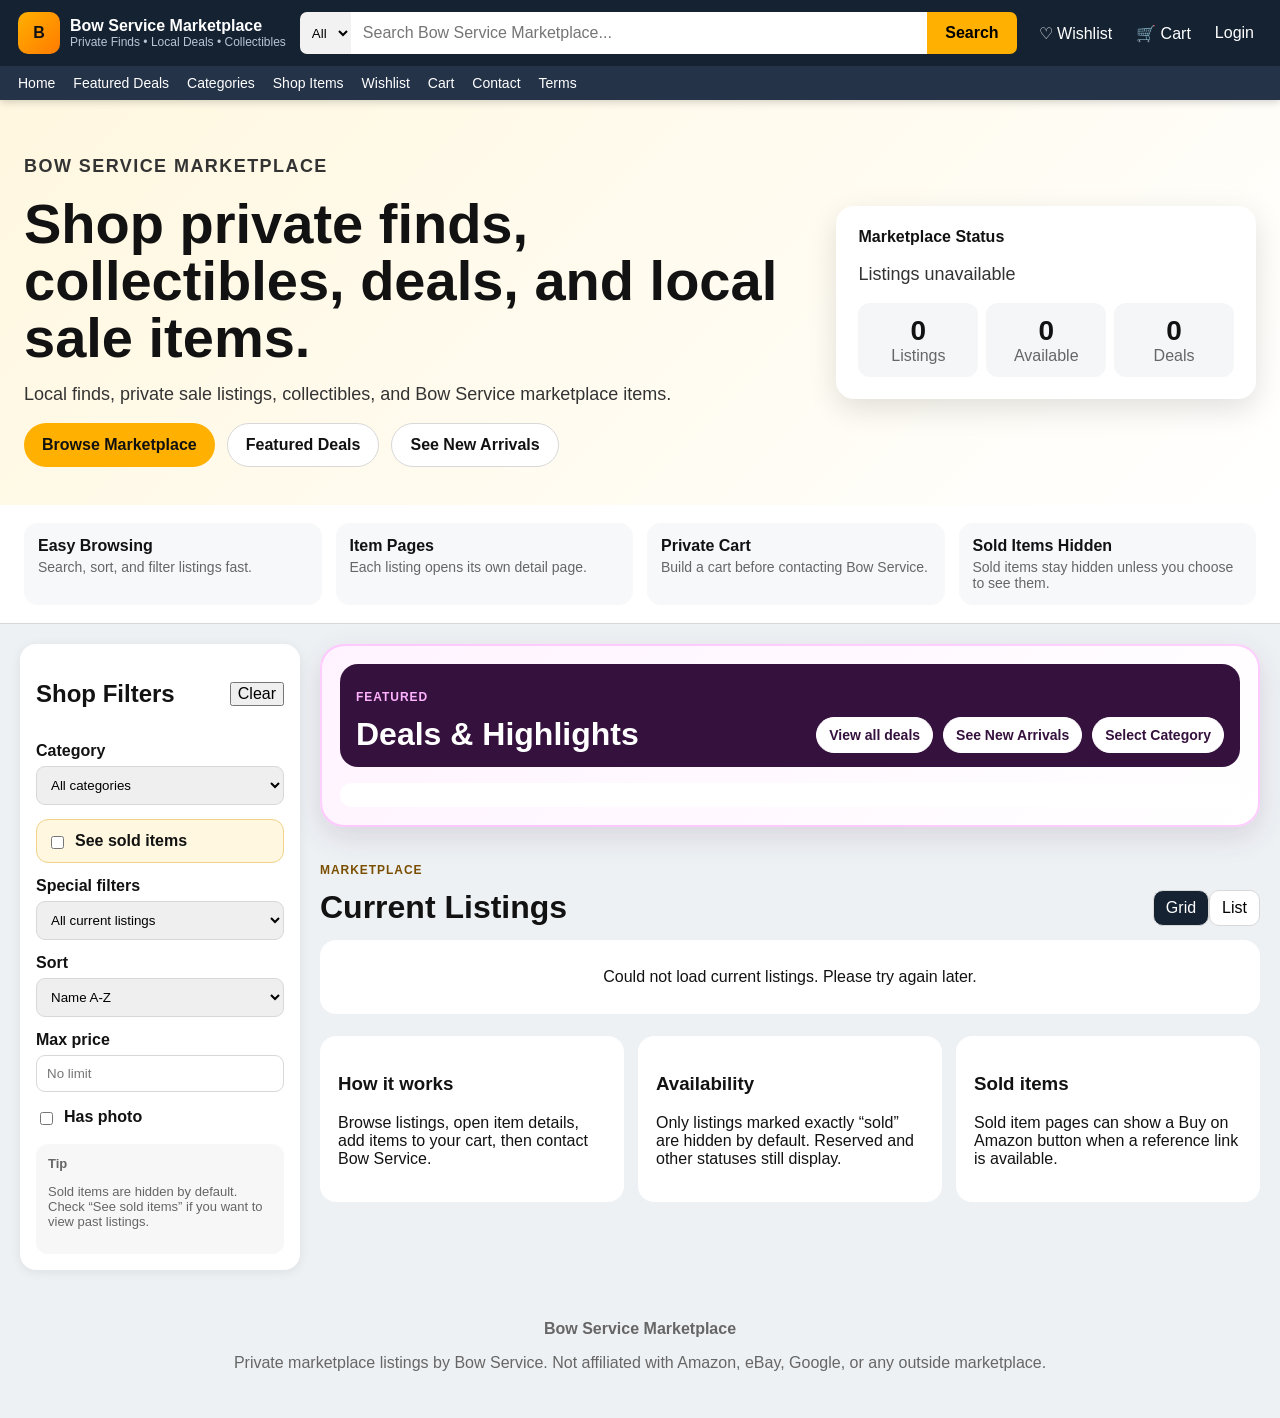
==== index.html @ 6bf39165 "Add Starter Files" ====
<!DOCTYPE html>
<html lang="en">
<head>
  <meta charset="UTF-8" />
  <meta name="viewport" content="width=device-width, initial-scale=1.0" />
  <title>Bow Service Marketplace</title>
  <link rel="stylesheet" href="css/styles.css" />
  <link rel="stylesheet" href="css/responsive.css" />

  <style>
    .deal-strip{background:linear-gradient(135deg,#fff3ff,#ffffff);border:2px solid rgba(255,119,255,.35);border-radius:24px;padding:18px;box-shadow:0 10px 30px rgba(53,17,62,.12);margin-bottom:24px;}
    .deal-strip .section-title{background:#35113e;color:#fff;border-radius:18px;padding:14px 16px;margin-bottom:16px;}
    .deal-strip .section-title .eyebrow{color:#ffb3ff;}
    .deal-strip .section-title h2{color:#fff;margin:0;}
    .deal-strip .small-btn{background:#fff;color:#35113e;border-color:#fff;font-weight:900;}
    .deal-rail{background:#fff;border-radius:18px;padding:12px;}
  </style>
</head>
<body>
  <div id="toast" class="toast" aria-live="polite"></div>
  <header class="site-header">
    <div class="header-top">
      <button class="menu-btn" id="mobileMenuBtn" aria-label="Open menu">☰</button>
      <a class="brand" href="index.html"><span class="brand-mark">B</span><span><strong id="storeName">Bow Service Marketplace</strong><small>Private Finds • Local Deals • Collectibles</small></span></a>
      <div class="search-box">
        <select id="categorySearchSelect"><option value="">All</option></select>
        <input id="globalSearch" type="search" placeholder="Search Bow Service Marketplace..." />
        <button id="searchBtn">Search</button>
      </div>
      <div class="header-actions">
        <a class="header-action link-action" href="pages/wishlist.html">♡ Wishlist</a>
        <a class="header-action link-action" href="pages/cart.html">🛒 Cart</a>
        <a class="header-action link-action" href="pages/login.html">Login</a>
      </div>
    </div>
    <nav class="nav-bar" id="navBar">
      <a href="index.html">Home</a>
      <a href="pages/deals.html">Featured Deals</a>
      <a href="pages/categories.html">Categories</a>
      <a href="#products">Shop Items</a>
      <a href="pages/wishlist.html">Wishlist</a>
      <a href="pages/cart.html">Cart</a>
      <a href="pages/contact.html">Contact</a>
      <a href="pages/terms.html">Terms</a>
    </nav>
  </header>

  <section class="hero">
    <div>
      <p class="eyebrow">Bow Service Marketplace</p>
      <h1>Shop private finds, collectibles, deals, and local sale items.</h1>
      <p id="storeSubtitle">Browse Bow Service items, view details, save favorites, and build a cart before contacting the seller.</p>
      <div class="hero-actions"><button class="primary-btn" id="browseMarketplaceBtn" type="button">Browse Marketplace</button><a class="secondary-btn" href="pages/deals.html">Featured Deals</a><a class="secondary-btn" href="pages/new-arrivals.html">See New Arrivals</a></div>
    </div>
    <div class="hero-card">
      <strong>Marketplace Status</strong><p id="sheetStatus">Loading current listings...</p>
      <div class="mini-stats"><span><b id="statTotal">0</b>Listings</span><span><b id="statAvailable">0</b>Available</span><span><b id="statDeals">0</b>Deals</span></div>
    </div>
  </section>

  <section class="trust-row">
    <div><strong>Easy Browsing</strong><span>Search, sort, and filter listings fast.</span></div>
    <div><strong>Item Pages</strong><span>Each listing opens its own detail page.</span></div>
    <div><strong>Private Cart</strong><span>Build a cart before contacting Bow Service.</span></div>
    <div><strong>Sold Items Hidden</strong><span>Sold items stay hidden unless you choose to see them.</span></div>
  </section>

  <main class="layout">
    <aside class="filters">
      <div class="filter-head"><h2>Shop Filters</h2><button id="clearFilters">Clear</button></div>
      <label>Category</label><select id="categoryFilter"><option value="">All categories</option></select>
      <label class="checkline sold-toggle"><input id="showSoldFilter" type="checkbox" /> See sold items</label>
      <label>Special filters</label><select id="statusFilter"><option value="">All current listings</option><option value="ebay">Also listed online</option><option value="discount">Discounted</option></select>
      <label>Sort</label><select id="sortSelect"><option value="nameAsc">Name A-Z</option><option value="priceLow">Price low to high</option><option value="priceHigh">Price high to low</option><option value="newest">Newest first</option><option value="updated">Recently updated</option></select>
      <label>Max price</label><input id="maxPriceFilter" type="number" min="0" placeholder="No limit" />
      <label class="checkline"><input id="onlyImagesFilter" type="checkbox" /> Has photo</label>
      <div class="filter-box"><strong>Tip</strong><p>Sold items are hidden by default. Check “See sold items” if you want to view past listings.</p></div>
    </aside>

    <section class="content">
      <section class="deal-strip">
        <div class="section-title tight"><div><p class="eyebrow">Featured</p><h2>Deals & Highlights</h2></div><div class="mini-action-row"><a class="secondary-btn small-btn" href="pages/deals.html">View all deals</a><a class="secondary-btn small-btn" href="pages/new-arrivals.html">See New Arrivals</a><a class="secondary-btn small-btn" href="pages/categories.html">Select Category</a></div></div>
        <div id="dealRail" class="deal-rail"></div>
      </section>
      <div class="section-title" id="products"><div><p class="eyebrow">Marketplace</p><h2>Current Listings</h2></div><div class="view-actions"><button id="gridViewBtn" class="active">Grid</button><button id="listViewBtn">List</button></div></div>
      <div id="loading" class="loading">Loading current listings...</div>
      <div id="productGrid" class="product-grid"></div>
      <div id="emptyState" class="empty-state" hidden><h3>No items found</h3><p>Try clearing filters or searching for something else.</p></div>
      <section class="info-panels"><div><h3>How it works</h3><p>Browse listings, open item details, add items to your cart, then contact Bow Service.</p></div><div><h3>Availability</h3><p>Only listings marked exactly “sold” are hidden by default. Reserved and other statuses still display.</p></div><div><h3>Sold items</h3><p>Sold item pages can show a Buy on Amazon button when a reference link is available.</p></div></section>
    </section>
  </main>

  <div class="modal-backdrop" id="browseChoiceModal" hidden>
    <div class="browse-choice-modal">
      <button class="modal-close" id="browseChoiceClose" type="button">×</button>
      <p class="eyebrow">Browse Marketplace</p>
      <h2>How would you like to browse?</h2>
      <p>Choose all current listings or pick a category first.</p>
      <div class="browse-choice-actions">
        <button class="primary-btn" id="browseAllItemsBtn" type="button">Browse all items</button>
        <a class="secondary-btn" href="pages/categories.html">Select a category</a>
      </div>
    </div>
  </div>

  <div class="modal-backdrop" id="adultModal" hidden><div class="age-modal"><h2>Age confirmation required</h2><p>This category may contain adult items. Please confirm that you are 18 years of age or older to continue.</p><div class="age-actions"><button id="adultConfirmBtn" class="primary-btn">I am 18 or older</button><button id="adultCancelBtn" class="secondary-btn">Cancel</button></div></div></div>

  <footer><strong>Bow Service Marketplace</strong><p>Private marketplace listings by Bow Service. Not affiliated with Amazon, eBay, Google, or any outside marketplace.</p></footer>
  <script src="config.js"></script><script src="js/utils.js"></script><script src="js/store.js"></script><script src="js/home.js"></script>
<script src="js/marketplace-card-enhancer.js"></script></body>
</html>
---- css/styles.css ----
:root{
  --ink:#121212;
  --muted:#666;
  --line:#d8d8d8;
  --panel:#ffffff;
  --bg:#eef1f4;
  --nav:#152232;
  --nav2:#243348;
  --accent:#ffb000;
  --accent2:#f5a000;
  --good:#087a2b;
  --bad:#a01818;
  --shadow:0 10px 30px rgba(0,0,0,.12);
}

*{box-sizing:border-box}
html{scroll-behavior:smooth}
body{margin:0;font-family:Arial,Helvetica,sans-serif;background:var(--bg);color:var(--ink)}
button,a{font:inherit}
button{cursor:pointer}
img{max-width:100%}

.site-header{position:sticky;top:0;z-index:20;box-shadow:0 2px 8px rgba(0,0,0,.18)}
.header-top{display:flex;gap:14px;align-items:center;background:var(--nav);color:#fff;padding:12px 18px}
.menu-btn{display:none;background:transparent;color:white;border:0;font-size:26px}
.brand{display:flex;gap:10px;align-items:center;color:#fff;text-decoration:none;min-width:240px}
.brand-mark{display:grid;place-items:center;width:42px;height:42px;border-radius:10px;background:linear-gradient(135deg,var(--accent),#ff7b00);font-weight:900;color:#111}
.brand small{display:block;color:#b7c4d5;font-size:12px}
.search-box{display:flex;flex:1;max-width:850px}
.search-box select{border:0;padding:0 8px;background:#f2f2f2;border-radius:7px 0 0 7px}
.search-box input{flex:1;border:0;padding:12px;font-size:16px}
.search-box button{border:0;background:var(--accent);padding:0 18px;border-radius:0 7px 7px 0;font-weight:700}
.header-actions{display:flex;gap:8px}
.header-action{position:relative;border:0;background:transparent;color:white;padding:8px;text-decoration:none}
.header-action b{position:absolute;right:-4px;top:-4px;background:var(--accent);color:#111;border-radius:999px;min-width:20px;padding:2px;font-size:12px}
.nav-bar{display:flex;gap:18px;background:var(--nav2);padding:9px 18px}
.nav-bar a{color:#fff;text-decoration:none;font-size:14px}

.hero{display:grid;grid-template-columns:1.7fr .9fr;gap:20px;align-items:center;padding:38px 24px;background:linear-gradient(135deg,#fff7df,#ffffff)}
.hero h1{font-size:clamp(32px,5vw,56px);line-height:1.02;margin:8px 0}
.eyebrow{text-transform:uppercase;font-size:12px;font-weight:800;color:#7b4f00;letter-spacing:.08em}
.hero p{font-size:18px;color:#333}
.hero-actions{display:flex;gap:12px;flex-wrap:wrap}
.primary-btn,.secondary-btn{display:inline-flex;align-items:center;justify-content:center;padding:12px 18px;border-radius:999px;text-decoration:none;border:0;font-weight:800}
.primary-btn{background:var(--accent);color:#111}
.secondary-btn{background:#fff;color:#111;border:1px solid var(--line)}
.full{width:100%}
.hero-card{background:var(--panel);border-radius:18px;padding:22px;box-shadow:var(--shadow)}
.mini-stats{display:grid;grid-template-columns:repeat(3,1fr);gap:8px}
.mini-stats span{background:#f5f6f7;border-radius:12px;padding:12px;text-align:center;color:var(--muted)}
.mini-stats b{display:block;font-size:28px;color:var(--ink)}

.layout{display:grid;grid-template-columns:280px 1fr;gap:20px;padding:20px}
.filters{background:var(--panel);border-radius:16px;padding:16px;align-self:start;position:sticky;top:116px;box-shadow:0 2px 12px rgba(0,0,0,.07)}
.filter-head{display:flex;justify-content:space-between;align-items:center}
.filters label{display:block;font-weight:700;margin-top:14px}
.filters select,.filters input{width:100%;padding:10px;border:1px solid var(--line);border-radius:9px;margin-top:6px}
.checkline{display:flex!important;gap:8px;align-items:center}
.checkline input{width:auto}
.filter-box{background:#f7f7f7;border-radius:12px;padding:12px;margin-top:16px;font-size:13px;color:var(--muted)}

.content{min-width:0}
.deal-strip,.admin-panel{background:var(--panel);padding:18px;border-radius:16px;margin-bottom:18px}
.deal-rail{display:flex;gap:12px;overflow:auto;padding-bottom:6px}
.deal-card{min-width:180px;background:#fff;border:1px solid var(--line);border-radius:14px;padding:10px;text-align:left}
.deal-card img{height:110px;width:100%;object-fit:cover;border-radius:10px}
.deal-card span{display:block;margin:8px 0;height:40px;overflow:hidden}

.section-title{display:flex;align-items:end;justify-content:space-between;margin:6px 0 14px}
.section-title h2{margin:0;font-size:32px}
.view-actions button{border:1px solid var(--line);background:#fff;padding:8px 12px;border-radius:10px}
.view-actions .active{background:var(--nav);color:white}

.loading,.empty-state{background:#fff;border-radius:16px;padding:28px;text-align:center}
.product-grid{display:grid;grid-template-columns:repeat(auto-fill,minmax(250px,1fr));gap:16px}
.product-card{position:relative;background:var(--panel);border-radius:16px;overflow:hidden;box-shadow:0 4px 16px rgba(0,0,0,.08);display:flex;flex-direction:column}
.product-card .wish-btn{position:absolute;top:10px;right:10px;z-index:2;border:0;border-radius:999px;background:#fff;width:38px;height:38px;font-size:20px;box-shadow:0 2px 8px rgba(0,0,0,.15)}
.image-btn{border:0;background:#fff;padding:0}
.image-btn img{width:100%;height:230px;object-fit:cover;display:block}
.product-info{padding:14px;display:flex;flex-direction:column;gap:8px;flex:1}
.category{color:var(--muted);font-size:13px;margin:0}
.product-info h3{font-size:18px;margin:0;line-height:1.25}
.product-info h3 button{border:0;background:transparent;text-align:left;font-weight:800;padding:0}
.desc{color:#444;line-height:1.35;display:-webkit-box;-webkit-line-clamp:3;-webkit-box-orient:vertical;overflow:hidden}
.price-row{display:flex;gap:10px;align-items:center}
.price-row strong,.modal-price{font-size:24px;font-weight:900}
.discount{background:#ffe3e3;color:#8a0d0d;border-radius:999px;padding:4px 8px;font-size:12px}
.meta{display:flex;gap:8px;flex-wrap:wrap;font-size:12px}
.meta span{background:#f1f3f5;border-radius:999px;padding:4px 8px}
.meta .ok{background:#e8f8ed;color:var(--good)}
.meta .bad{background:#fdecec;color:var(--bad)}
.product-actions{display:flex;gap:8px;margin-top:auto}
.product-actions button,.modal-actions button,.modal-actions a{flex:1;border:0;background:var(--accent);color:#111;border-radius:999px;padding:10px;text-decoration:none;text-align:center;font-weight:800}
.product-actions button:nth-child(2){background:#f1f3f5}
button:disabled{opacity:.5;cursor:not-allowed}

.product-grid.list{display:flex;flex-direction:column}
.product-grid.list .product-card{display:grid;grid-template-columns:220px 1fr}
.product-grid.list .image-btn img{height:100%}

.drawer{position:fixed;top:0;right:-420px;width:min(420px,100%);height:100vh;background:#fff;z-index:50;box-shadow:var(--shadow);transition:.25s;display:flex;flex-direction:column}
.drawer.open{right:0}
.drawer-header,.drawer-footer{padding:16px;border-bottom:1px solid var(--line);display:flex;justify-content:space-between;align-items:center}
.drawer-footer{border-top:1px solid var(--line);border-bottom:0;display:block;margin-top:auto}
.drawer-header button{border:0;background:#f2f2f2;border-radius:999px;width:34px;height:34px;font-size:22px}
.drawer-items{padding:16px;overflow:auto}
.drawer-item{display:flex;gap:10px;border-bottom:1px solid var(--line);padding:10px 0}
.drawer-item img{width:68px;height:68px;object-fit:cover;border-radius:10px}
.drawer-item strong,.drawer-item span{display:block}
.drawer-item button{border:0;background:#f1f3f5;border-radius:8px;margin-top:6px;padding:6px 8px}
.total-row{display:flex;justify-content:space-between;font-size:20px;margin-bottom:12px}

.modal-backdrop{position:fixed;inset:0;background:rgba(0,0,0,.65);z-index:60;display:grid;place-items:center;padding:20px}
.modal{background:#fff;border-radius:18px;max-width:1000px;width:100%;max-height:92vh;overflow:auto;position:relative;padding:20px}
.modal-close{position:absolute;right:14px;top:14px;border:0;background:#f2f2f2;border-radius:999px;width:40px;height:40px;font-size:24px}
.product-modal-layout{display:grid;grid-template-columns:1fr 1fr;gap:20px}
.modal-gallery{display:grid;gap:10px}
.modal-gallery img{width:100%;max-height:360px;object-fit:contain;background:#f5f5f5;border-radius:14px}
.detail-list{display:grid;grid-template-columns:140px 1fr;gap:8px}
.detail-list dt{font-weight:800}
.detail-list dd{margin:0;color:#444}
.modal-actions{display:flex;gap:10px;flex-wrap:wrap;margin-top:16px}

.toast{position:fixed;bottom:20px;left:50%;transform:translateX(-50%) translateY(20px);background:#111;color:#fff;padding:12px 18px;border-radius:999px;opacity:0;pointer-events:none;z-index:100;transition:.2s}
.toast.show{opacity:1;transform:translateX(-50%) translateY(0)}

footer{text-align:center;color:#666;padding:30px}

.admin-wrap{padding:24px}
.admin-hero,.dashboard-grid,.admin-panel{margin-bottom:18px}
.admin-hero{background:#fff;border-radius:18px;padding:24px}
.dashboard-grid{display:grid;grid-template-columns:repeat(4,1fr);gap:14px}
.dash-card{background:#fff;border-radius:16px;padding:18px;box-shadow:0 4px 16px rgba(0,0,0,.08)}
.dash-card span{color:#666}
.dash-card strong{display:block;font-size:32px;margin-top:8px}
.category-breakdown{display:grid;grid-template-columns:repeat(auto-fill,minmax(180px,1fr));gap:10px}
.category-breakdown div{display:flex;justify-content:space-between;background:#f5f6f7;border-radius:12px;padding:12px}
.admin-search{padding:10px;border:1px solid var(--line);border-radius:10px}
.table-wrap{overflow:auto}
table{width:100%;border-collapse:collapse;background:#fff}
th,td{padding:10px;border-bottom:1px solid var(--line);text-align:left}
.table-img{width:54px;height:54px;object-fit:cover;border-radius:8px}

.readme-page{background:#fff}
.readme{max-width:900px;margin:auto;padding:30px;line-height:1.55}
.readme pre{background:#f5f6f7;padding:14px;border-radius:12px;overflow:auto}


/* FIX: keep product modal fully hidden until JavaScript opens it */
.modal-backdrop[hidden],
#productModal[hidden] {
  display: none !important;
}

#productModal:not([hidden]) {
  display: grid !important;
}

.modal:empty,
#modalContent:empty {
  display: none;
}


/* Public Bow Service Marketplace additions */
.trust-row {
  display: grid;
  grid-template-columns: repeat(4, 1fr);
  gap: 14px;
  padding: 18px 24px;
  background: #ffffff;
  border-bottom: 1px solid var(--line);
}

.trust-row div {
  background: #f7f8fa;
  border-radius: 14px;
  padding: 14px;
}

.trust-row strong,
.trust-row span {
  display: block;
}

.trust-row span {
  color: var(--muted);
  margin-top: 4px;
  font-size: 14px;
}

.category-showcase {
  background: var(--panel);
  padding: 18px;
  border-radius: 16px;
  margin-bottom: 18px;
}

.category-chips {
  display: grid;
  grid-template-columns: repeat(auto-fill, minmax(160px, 1fr));
  gap: 12px;
}

.category-chip {
  border: 1px solid var(--line);
  background: linear-gradient(135deg, #ffffff, #fff7df);
  border-radius: 14px;
  padding: 14px;
  text-align: left;
}

.category-chip strong,
.category-chip span {
  display: block;
}

.category-chip span {
  color: var(--muted);
  font-size: 13px;
  margin-top: 4px;
}

.info-panels {
  display: grid;
  grid-template-columns: repeat(3, 1fr);
  gap: 14px;
  margin: 22px 0;
}

.info-panels div {
  background: #ffffff;
  border-radius: 16px;
  padding: 18px;
}

.section-title.tight {
  margin-top: 0;
}

@media (max-width: 900px) {
  .trust-row,
  .info-panels {
    grid-template-columns: 1fr 1fr;
  }
}

@media (max-width: 560px) {
  .trust-row,
  .info-panels {
    grid-template-columns: 1fr;
  }
}


/* v2 public updates */
.category-showcase {
  display: none !important;
}

.sold-toggle {
  background: #fff7df;
  border: 1px solid #f0d28a;
  border-radius: 12px;
  padding: 10px;
  margin-top: 14px;
}

.age-modal {
  background: #ffffff;
  border-radius: 20px;
  max-width: 460px;
  padding: 26px;
  box-shadow: var(--shadow);
  text-align: center;
}

.age-modal h2 {
  margin-top: 0;
}

.age-actions {
  display: flex;
  gap: 12px;
  justify-content: center;
  flex-wrap: wrap;
  margin-top: 18px;
}


/* v3 multipage additions */
.link-action{text-decoration:none}.product-info h3 a{color:inherit;text-decoration:none}
.button-link{display:inline-flex;align-items:center;justify-content:center;border:0;background:var(--accent);color:#111;border-radius:999px;padding:10px;text-decoration:none;font-weight:800;flex:1;text-align:center}
.secondary-action{background:#f1f3f5}.small-btn{padding:9px 12px;font-size:14px}
.sold-card{opacity:.82}.sold-card::after{content:"SOLD";position:absolute;left:12px;top:12px;background:#a01818;color:#fff;font-weight:900;font-size:12px;border-radius:999px;padding:6px 10px}
.simple-page,.item-page{padding:24px;max-width:1280px;margin:0 auto}.breadcrumb{margin-bottom:16px;color:var(--muted)}.breadcrumb a{color:var(--nav);font-weight:800;text-decoration:none}
.item-detail{display:grid;grid-template-columns:1.1fr .9fr;gap:22px;background:#fff;border-radius:18px;padding:20px;box-shadow:0 4px 16px rgba(0,0,0,.08)}
.item-gallery{display:grid;gap:12px}.item-gallery img{width:100%;max-height:520px;object-fit:contain;background:#f5f6f7;border-radius:16px}.item-buybox h1{font-size:clamp(28px,4vw,46px);margin:6px 0}
.sold-notice{background:#fff2f2;border:1px solid #f0b7b7;color:#5a0c0c;border-radius:18px;padding:20px;margin-bottom:18px}.similar-section{margin-top:24px}
.cart-page{display:grid;grid-template-columns:1fr 320px;gap:20px}.cart-page-item{display:flex;gap:14px;background:#fff;border-radius:16px;padding:14px;margin-bottom:12px}.cart-page-item img{width:110px;height:110px;object-fit:cover;border-radius:12px}
.cart-summary{background:#fff;border-radius:16px;padding:18px;align-self:start;position:sticky;top:110px}.cart-summary strong{display:block;font-size:32px;margin-bottom:14px}
.center-page{text-align:center;max-width:760px;margin:0 auto}.legal-page{background:#fff;border-radius:18px}.remove-wide{width:100%;border:0;border-radius:999px;padding:10px;margin:-6px 0 14px;background:#f1f3f5;font-weight:800}
@media(max-width:900px){.item-detail,.cart-page{grid-template-columns:1fr}.cart-summary{position:static}}


/* v4 fixes */
.deal-card {
  color: var(--ink) !important;
  text-decoration: none !important;
  box-shadow: 0 4px 16px rgba(0,0,0,.08);
  transition: transform .16s ease, box-shadow .16s ease;
}

.deal-card:hover {
  transform: translateY(-2px);
  box-shadow: 0 8px 22px rgba(0,0,0,.14);
}

.deal-card span,
.deal-card strong {
  color: var(--ink);
  text-decoration: none;
}

.carousel-gallery {
  display: block;
}

.main-image-wrap {
  position: relative;
  background: #f5f6f7;
  border-radius: 18px;
  overflow: hidden;
  min-height: 360px;
  display: grid;
  place-items: center;
}

.main-image-wrap img {
  width: 100%;
  height: min(520px, 62vh);
  object-fit: contain;
  display: block;
}

.carousel-btn {
  position: absolute;
  top: 50%;
  transform: translateY(-50%);
  border: 0;
  width: 44px;
  height: 44px;
  border-radius: 999px;
  background: rgba(255,255,255,.92);
  box-shadow: 0 2px 12px rgba(0,0,0,.18);
  font-size: 32px;
  line-height: 1;
  z-index: 2;
}

.carousel-btn.prev { left: 12px; }
.carousel-btn.next { right: 12px; }

.thumb-row {
  display: flex;
  gap: 10px;
  overflow-x: auto;
  margin-top: 12px;
  padding-bottom: 6px;
}

.thumb-btn {
  border: 2px solid transparent;
  border-radius: 12px;
  background: #fff;
  padding: 4px;
  min-width: 82px;
}

.thumb-btn.active {
  border-color: var(--accent);
}

.thumb-btn img {
  width: 72px;
  height: 72px;
  object-fit: cover;
  border-radius: 8px;
}

.modal-price {
  color: #111;
}

@media (max-width: 560px) {
  .main-image-wrap {
    min-height: 260px;
  }
  .main-image-wrap img {
    height: 320px;
  }
}


/* v6 mobile cleanup and categories page */
.mini-action-row {
  display: flex;
  gap: 10px;
  flex-wrap: wrap;
  justify-content: flex-end;
}

.category-page-grid {
  display: grid;
  grid-template-columns: repeat(auto-fill, minmax(210px, 1fr));
  gap: 14px;
}

.category-page-card {
  background: linear-gradient(135deg, #ffffff, #fff7df);
  border: 1px solid var(--line);
  border-radius: 18px;
  padding: 20px;
  color: var(--ink);
  text-decoration: none;
  box-shadow: 0 4px 16px rgba(0,0,0,.08);
}

.category-page-card strong,
.category-page-card span {
  display: block;
}

.category-page-card strong {
  font-size: 20px;
}

.category-page-card span {
  color: var(--muted);
  margin-top: 6px;
}

@media (max-width: 700px) {
  body {
    overflow-x: hidden;
  }

  .header-top {
    display: grid;
    grid-template-columns: auto 1fr;
    gap: 10px;
    align-items: center;
    padding: 10px;
  }

  .brand {
    min-width: 0;
    width: 100%;
  }

  .brand strong {
    font-size: 15px;
  }

  .brand small {
    font-size: 11px;
  }

  .header-actions {
    grid-column: 1 / -1;
    display: grid;
    grid-template-columns: repeat(3, 1fr);
    width: 100%;
    gap: 6px;
  }

  .header-action {
    background: rgba(255,255,255,.08);
    border-radius: 10px;
    text-align: center;
    padding: 9px 4px;
    font-size: 13px;
  }

  .search-box {
    grid-column: 1 / -1;
    order: unset;
    min-width: 0 !important;
    width: 100%;
    max-width: 100%;
    display: grid;
    grid-template-columns: 78px 1fr;
  }

  .search-box select {
    width: 78px;
    min-width: 0;
    border-radius: 9px 0 0 9px;
  }

  .search-box input {
    min-width: 0;
    width: 100%;
    border-radius: 0 9px 9px 0;
  }

  .search-box button {
    grid-column: 1 / -1;
    border-radius: 9px;
    margin-top: 6px;
    padding: 10px;
    width: 100%;
  }

  .nav-bar {
    overflow-x: auto;
    white-space: nowrap;
  }

  .hero {
    padding: 22px 12px;
  }

  .hero h1 {
    font-size: 30px;
  }

  .section-title {
    align-items: flex-start;
    gap: 10px;
  }

  .mini-action-row {
    width: 100%;
    justify-content: flex-start;
  }

  .mini-action-row .small-btn {
    flex: 1;
    min-width: 145px;
  }

  .category-page-grid {
    grid-template-columns: 1fr;
  }
}


/* v7 browse modal + stronger mobile no-side-scroll fixes */
html, body {
  max-width: 100%;
  overflow-x: hidden;
}

* {
  min-width: 0;
}

img, video, canvas, iframe {
  max-width: 100%;
}

.browse-choice-modal {
  background: #ffffff;
  border-radius: 22px;
  max-width: 520px;
  width: min(520px, calc(100vw - 28px));
  padding: 28px;
  box-shadow: var(--shadow);
  position: relative;
  text-align: center;
}

.browse-choice-modal h2 {
  margin: 6px 0;
  font-size: clamp(26px, 5vw, 38px);
}

.browse-choice-actions {
  display: grid;
  grid-template-columns: 1fr 1fr;
  gap: 12px;
  margin-top: 18px;
}

.browse-choice-actions .primary-btn,
.browse-choice-actions .secondary-btn {
  width: 100%;
}

@media (max-width: 760px) {
  .site-header,
  .header-top,
  .nav-bar,
  .hero,
  .trust-row,
  .layout,
  .content,
  .filters,
  .deal-strip,
  .product-grid,
  .simple-page,
  .item-page,
  .admin-hero,
  .info-panels,
  .cart-page,
  .item-detail,
  footer {
    max-width: 100vw;
  }

  .header-top {
    width: 100%;
  }

  .search-box {
    overflow: hidden;
  }

  .search-box input,
  .search-box select,
  .search-box button {
    max-width: 100%;
  }

  .section-title {
    display: block;
  }

  .section-title .view-actions,
  .section-title .mini-action-row {
    margin-top: 10px;
  }

  .deal-rail {
    max-width: 100%;
    overflow-x: auto;
  }

  .deal-card {
    min-width: 165px;
    max-width: 185px;
  }

  .product-grid {
    grid-template-columns: 1fr !important;
  }

  .product-grid.list .product-card {
    grid-template-columns: 1fr !important;
  }

  .product-card {
    width: 100%;
  }

  .image-btn img {
    height: 240px;
  }

  .drawer {
    width: 100vw;
  }

  .modal {
    width: calc(100vw - 24px);
    max-width: calc(100vw - 24px);
    padding: 14px;
  }

  .browse-choice-actions {
    grid-template-columns: 1fr;
  }

  .cart-page-item {
    display: grid;
    grid-template-columns: 86px 1fr;
  }

  .cart-page-item img {
    width: 86px;
    height: 86px;
  }

  .nav-bar.open {
    display: flex;
    overflow-x: auto;
  }
}

@media (max-width: 420px) {
  .brand-mark {
    width: 36px;
    height: 36px;
  }

  .hero h1 {
    font-size: 26px;
  }

  .hero p {
    font-size: 15px;
  }

  .primary-btn,
  .secondary-btn,
  .button-link {
    padding: 11px 12px;
  }

  .mini-stats b {
    font-size: 22px;
  }

  .filters,
  .deal-strip,
  .category-showcase,
  .info-panels div,
  .admin-hero,
  .item-detail,
  .cart-summary {
    padding: 14px;
  }
}


/* v8 category redirect fix */
.category-page-card {
  cursor: pointer;
  text-align: left;
  font: inherit;
}

.category-page-card:hover {
  transform: translateY(-2px);
  box-shadow: 0 8px 22px rgba(0,0,0,.14);
}
---- css/responsive.css ----
@media (max-width: 900px){
  .header-top{flex-wrap:wrap}
  .menu-btn{display:block}
  .brand{min-width:0}
  .search-box{order:3;min-width:100%}
  .nav-bar{display:none;flex-direction:column}
  .nav-bar.open{display:flex}
  .hero{grid-template-columns:1fr}
  .layout{grid-template-columns:1fr}
  .filters{position:static}
  .product-modal-layout{grid-template-columns:1fr}
  .dashboard-grid{grid-template-columns:repeat(2,1fr)}
}

@media (max-width: 560px){
  .header-actions span{display:none}
  .hero{padding:24px 14px}
  .layout{padding:12px}
  .mini-stats{grid-template-columns:1fr}
  .product-grid.list .product-card{grid-template-columns:1fr}
  .dashboard-grid{grid-template-columns:1fr}
}
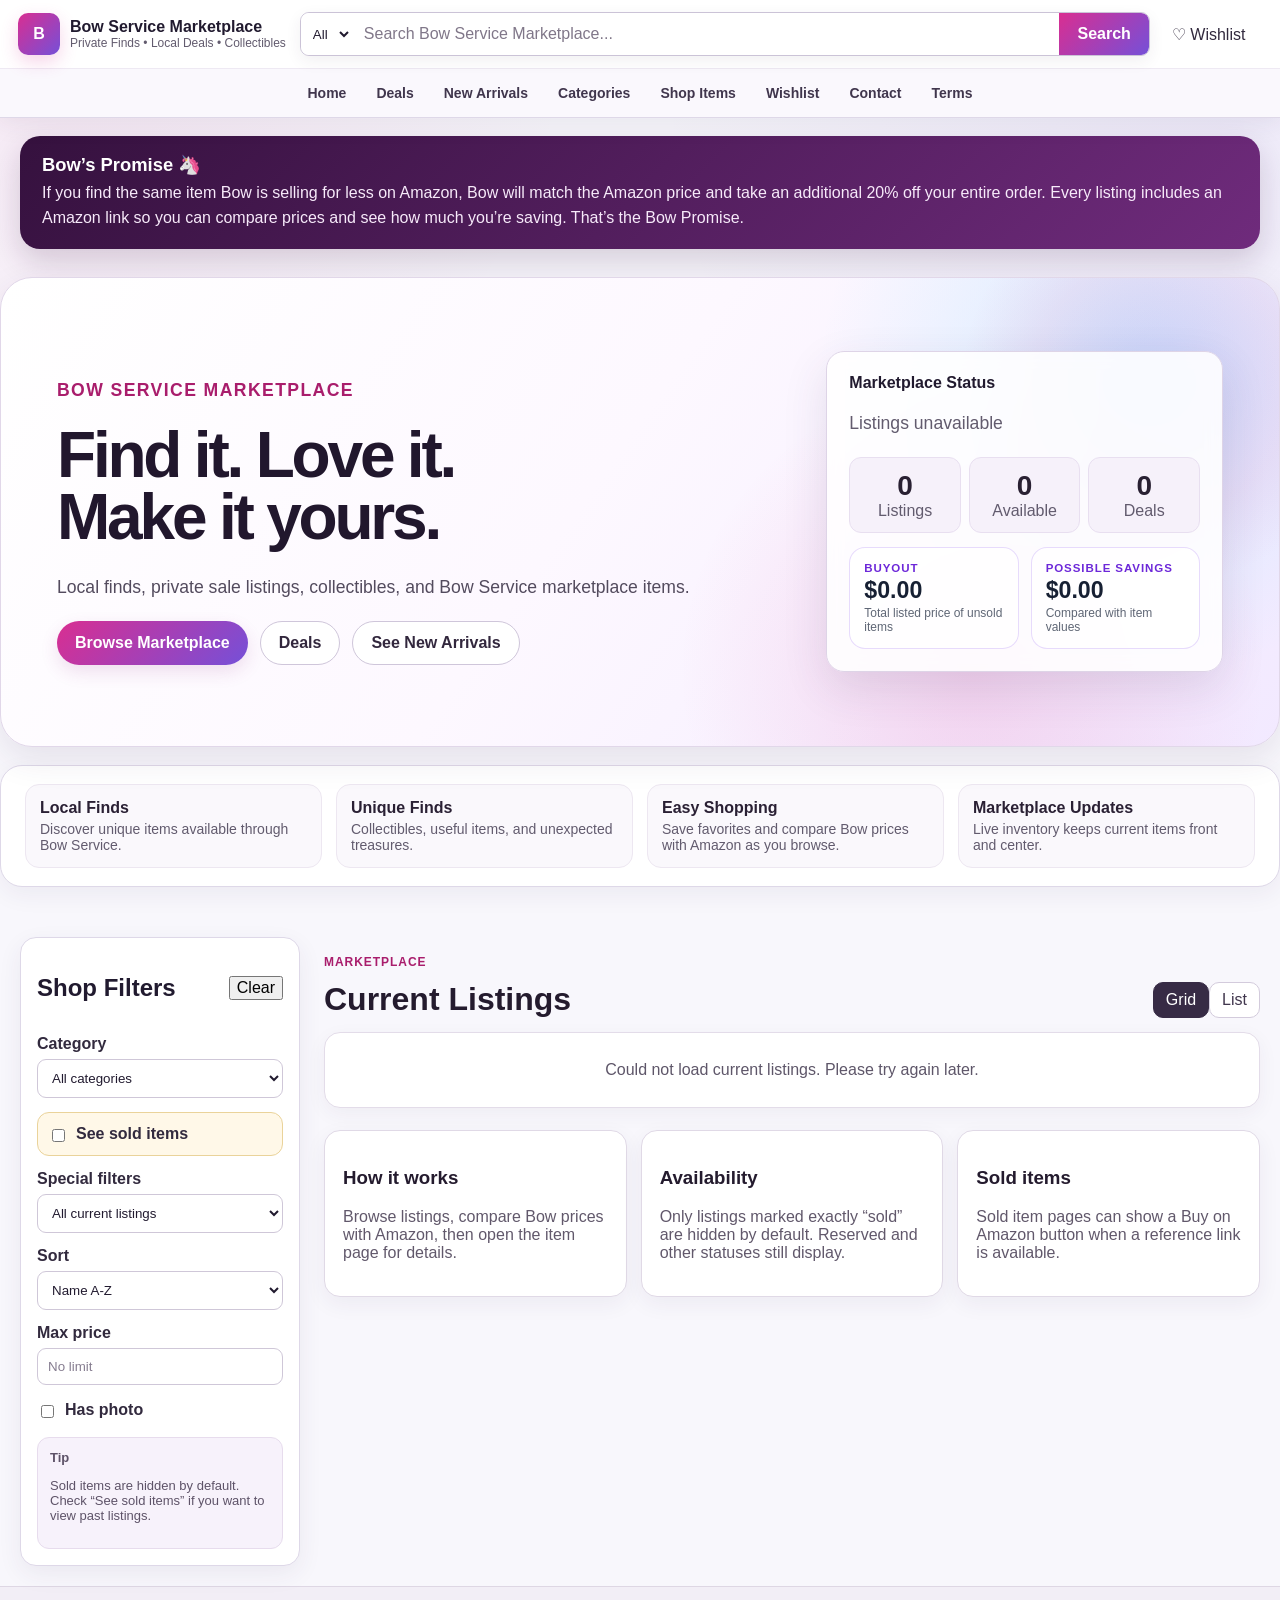
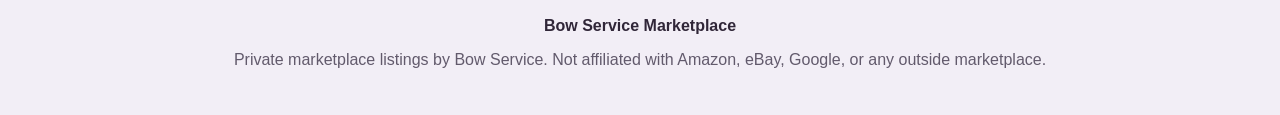
==== commit fee75e9b: "Add files via upload" ====
--- a/index.html
+++ b/index.html
@@ -8,12 +8,9 @@
   <link rel="stylesheet" href="css/responsive.css" />
 
   <style>
-    .deal-strip{background:linear-gradient(135deg,#fff3ff,#ffffff);border:2px solid rgba(255,119,255,.35);border-radius:24px;padding:18px;box-shadow:0 10px 30px rgba(53,17,62,.12);margin-bottom:24px;}
-    .deal-strip .section-title{background:#35113e;color:#fff;border-radius:18px;padding:14px 16px;margin-bottom:16px;}
-    .deal-strip .section-title .eyebrow{color:#ffb3ff;}
-    .deal-strip .section-title h2{color:#fff;margin:0;}
-    .deal-strip .small-btn{background:#fff;color:#35113e;border-color:#fff;font-weight:900;}
-    .deal-rail{background:#fff;border-radius:18px;padding:12px;}
+    .bow-promise{margin:18px auto 0;max-width:1240px;padding:18px 22px;border-radius:20px;background:linear-gradient(135deg,#35113e,#6f2b7c);color:#fff;box-shadow:0 12px 30px rgba(53,17,62,.18);}
+    .bow-promise strong{display:block;font-size:1.15rem;margin-bottom:5px;}
+    .bow-promise p{margin:0;line-height:1.55;color:#f7eafa;}
   </style>
 </head>
 <body>
@@ -29,40 +26,53 @@
       </div>
       <div class="header-actions">
         <a class="header-action link-action" href="pages/wishlist.html">♡ Wishlist</a>
-        <a class="header-action link-action" href="pages/cart.html">🛒 Cart</a>
-        <a class="header-action link-action" href="pages/login.html">Login</a>
       </div>
     </div>
     <nav class="nav-bar" id="navBar">
       <a href="index.html">Home</a>
-      <a href="pages/deals.html">Featured Deals</a>
+      <a href="pages/deals.html">Deals</a>
+      <a href="pages/new-arrivals.html">New Arrivals</a>
       <a href="pages/categories.html">Categories</a>
       <a href="#products">Shop Items</a>
       <a href="pages/wishlist.html">Wishlist</a>
-      <a href="pages/cart.html">Cart</a>
+      
       <a href="pages/contact.html">Contact</a>
       <a href="pages/terms.html">Terms</a>
     </nav>
   </header>
 
+  <section class="bow-promise" aria-label="Bow Promise">
+    <strong>Bow’s Promise 🦄</strong>
+    <p>If you find the same item Bow is selling for less on Amazon, Bow will match the Amazon price and take an additional 20% off your entire order. Every listing includes an Amazon link so you can compare prices and see how much you’re saving. That’s the Bow Promise.</p>
+  </section>
+
   <section class="hero">
     <div>
       <p class="eyebrow">Bow Service Marketplace</p>
-      <h1>Shop private finds, collectibles, deals, and local sale items.</h1>
-      <p id="storeSubtitle">Browse Bow Service items, view details, save favorites, and build a cart before contacting the seller.</p>
-      <div class="hero-actions"><button class="primary-btn" id="browseMarketplaceBtn" type="button">Browse Marketplace</button><a class="secondary-btn" href="pages/deals.html">Featured Deals</a><a class="secondary-btn" href="pages/new-arrivals.html">See New Arrivals</a></div>
+      <h1>Find it. Love it.<br>Make it yours.</h1>
+      <p id="storeSubtitle">Discover local finds, private sale listings, collectibles, and unique Bow Service marketplace items.</p>
+      <div class="hero-actions"><button class="primary-btn" id="browseMarketplaceBtn" type="button">Browse Marketplace</button><a class="secondary-btn" href="pages/deals.html">Deals</a><a class="secondary-btn" href="pages/new-arrivals.html">See New Arrivals</a></div>
     </div>
     <div class="hero-card">
       <strong>Marketplace Status</strong><p id="sheetStatus">Loading current listings...</p>
-      <div class="mini-stats"><span><b id="statTotal">0</b>Listings</span><span><b id="statAvailable">0</b>Available</span><span><b id="statDeals">0</b>Deals</span></div>
+      <div class="mini-stats">
+        <span><b id="statTotal">0</b>Listings</span>
+        <span><b id="statAvailable">0</b>Available</span>
+        <span><b id="statDeals">0</b>Deals</span>
+      </div>
+      <div class="buyout-stats">
+        <span><small>BUYOUT</small><b id="statBuyout">$0.00</b><em>Total listed price of unsold items</em></span>
+        <span><small>POSSIBLE SAVINGS</small><b id="statSavings">$0.00</b><em>Compared with item values</em></span>
+      </div>
+      <p class="buyout-note" id="buyoutNote" hidden></p>
     </div>
   </section>
 
   <section class="trust-row">
-    <div><strong>Easy Browsing</strong><span>Search, sort, and filter listings fast.</span></div>
-    <div><strong>Item Pages</strong><span>Each listing opens its own detail page.</span></div>
-    <div><strong>Private Cart</strong><span>Build a cart before contacting Bow Service.</span></div>
-    <div><strong>Sold Items Hidden</strong><span>Sold items stay hidden unless you choose to see them.</span></div>
+    <div><strong>Local Finds</strong><span>Discover unique items available through Bow Service.</span></div>
+    <div><strong>Unique Finds</strong><span>Collectibles, useful items, and unexpected treasures.</span></div>
+    <div><strong>Easy Shopping</strong><span>Save favorites and compare Bow prices with Amazon as you browse.</span></div>
+    <div><strong>Marketplace Updates</strong><span>Live inventory keeps current items front and center.</span></div>
   </section>
 
   <main class="layout">
@@ -78,15 +88,11 @@
     </aside>
 
     <section class="content">
-      <section class="deal-strip">
-        <div class="section-title tight"><div><p class="eyebrow">Featured</p><h2>Deals & Highlights</h2></div><div class="mini-action-row"><a class="secondary-btn small-btn" href="pages/deals.html">View all deals</a><a class="secondary-btn small-btn" href="pages/new-arrivals.html">See New Arrivals</a><a class="secondary-btn small-btn" href="pages/categories.html">Select Category</a></div></div>
-        <div id="dealRail" class="deal-rail"></div>
-      </section>
       <div class="section-title" id="products"><div><p class="eyebrow">Marketplace</p><h2>Current Listings</h2></div><div class="view-actions"><button id="gridViewBtn" class="active">Grid</button><button id="listViewBtn">List</button></div></div>
       <div id="loading" class="loading">Loading current listings...</div>
       <div id="productGrid" class="product-grid"></div>
       <div id="emptyState" class="empty-state" hidden><h3>No items found</h3><p>Try clearing filters or searching for something else.</p></div>
-      <section class="info-panels"><div><h3>How it works</h3><p>Browse listings, open item details, add items to your cart, then contact Bow Service.</p></div><div><h3>Availability</h3><p>Only listings marked exactly “sold” are hidden by default. Reserved and other statuses still display.</p></div><div><h3>Sold items</h3><p>Sold item pages can show a Buy on Amazon button when a reference link is available.</p></div></section>
+      <section class="info-panels"><div><h3>How it works</h3><p>Browse listings, compare Bow prices with Amazon, then open the item page for details.</p></div><div><h3>Availability</h3><p>Only listings marked exactly “sold” are hidden by default. Reserved and other statuses still display.</p></div><div><h3>Sold items</h3><p>Sold item pages can show a Buy on Amazon button when a reference link is available.</p></div></section>
     </section>
   </main>
 
@@ -107,5 +113,5 @@
 
   <footer><strong>Bow Service Marketplace</strong><p>Private marketplace listings by Bow Service. Not affiliated with Amazon, eBay, Google, or any outside marketplace.</p></footer>
   <script src="config.js"></script><script src="js/utils.js"></script><script src="js/store.js"></script><script src="js/home.js"></script>
-<script src="js/marketplace-card-enhancer.js"></script></body>
+</body>
 </html>
--- a/css/styles.css
+++ b/css/styles.css
@@ -735,3 +735,292 @@
   transform: translateY(-2px);
   box-shadow: 0 8px 22px rgba(0,0,0,.14);
 }
+
+/* ===== Bow Marketplace 2026 light redesign ===== */
+:root{
+  --bow-bg:#f8f7fc;
+  --bow-panel:#ffffff;
+  --bow-panel-soft:#f4f0fb;
+  --bow-pink:#d92e91;
+  --bow-pink-dark:#a91d6c;
+  --bow-purple:#7550d8;
+  --bow-blue:#2778b8;
+  --bow-text:#211a2f;
+  --bow-muted:#625b6e;
+  --bow-border:#ded8e8;
+  --bow-shadow:0 12px 34px rgba(57,42,83,.10);
+  --ink:#211a2f;
+  --muted:#625b6e;
+  --line:#ded8e8;
+  --panel:#ffffff;
+  --bg:#f8f7fc;
+  --nav:#ffffff;
+  --nav2:#faf8fd;
+  --accent:#d92e91;
+  --accent2:#7550d8;
+}
+
+body{
+  background:
+    radial-gradient(circle at 4% 0%,rgba(217,46,145,.08),transparent 25%),
+    radial-gradient(circle at 96% 5%,rgba(117,80,216,.08),transparent 28%),
+    var(--bow-bg);
+  color:var(--bow-text);
+}
+
+.site-header{
+  background:rgba(255,255,255,.96);
+  border-bottom:1px solid var(--bow-border);
+  box-shadow:0 5px 24px rgba(48,35,67,.08);
+  backdrop-filter:blur(14px);
+}
+.header-top{background:#fff;color:var(--bow-text);max-width:1500px;margin:auto}
+.brand{color:var(--bow-text)}
+.brand-mark{
+  color:#fff;
+  background:linear-gradient(135deg,var(--bow-pink),var(--bow-purple));
+  box-shadow:0 7px 18px rgba(217,46,145,.20)
+}
+.brand small{color:var(--bow-muted)}
+.header-action{color:#322a3e}
+.header-action:hover{background:#f5eff9;border-radius:10px}
+.header-action b{background:var(--bow-pink);color:#fff}
+.menu-btn{color:var(--bow-text)}
+.nav-bar{background:#faf8fd;border-top:1px solid #eee9f3;justify-content:center;gap:10px}
+.nav-bar a{color:#40364d;padding:7px 10px;border-radius:9px;font-weight:700}
+.nav-bar a:hover{background:#f0e8f7;color:var(--bow-pink-dark)}
+
+.search-box{
+  background:#fff;
+  border:1px solid #cbc3d7;
+  border-radius:9px;
+  overflow:hidden;
+  box-shadow:0 5px 16px rgba(54,41,72,.07)
+}
+.search-box select,.search-box input{background:#fff;color:#211a2f}
+.search-box button{background:linear-gradient(135deg,var(--bow-pink),var(--bow-purple));color:#fff}
+.search-box input::placeholder{color:#807789}
+
+.hero{
+  max-width:1500px;
+  margin:28px auto 18px;
+  min-height:470px;
+  border:1px solid #e1d7e9;
+  border-radius:32px;
+  padding:56px;
+  background:
+    radial-gradient(circle at 88% 22%,rgba(91,215,255,.22),transparent 26%),
+    radial-gradient(circle at 76% 84%,rgba(217,46,145,.15),transparent 28%),
+    linear-gradient(125deg,#fff 0%,#fdf8ff 46%,#f2e9ff 100%);
+  box-shadow:var(--bow-shadow);
+  position:relative;
+  overflow:hidden;
+}
+.hero:after{
+  content:"";position:absolute;right:-90px;top:-100px;width:410px;height:410px;border-radius:50%;
+  background:radial-gradient(circle,rgba(117,80,216,.16),rgba(217,46,145,.08) 45%,transparent 70%);
+}
+.hero>div:first-child{max-width:800px;position:relative;z-index:2}
+.hero .eyebrow,.eyebrow{color:var(--bow-pink-dark)}
+.hero h1{font-size:clamp(3rem,5vw,5.5rem);line-height:.98;letter-spacing:-.05em;margin:10px 0 24px;color:#21172d}
+.hero p{font-size:1.1rem;color:#534b5e;line-height:1.7}
+.primary-btn,.button-link,.product-actions button,.modal-actions button,.modal-actions a{
+  background:linear-gradient(135deg,var(--bow-pink),var(--bow-purple));
+  color:#fff;
+  border:0;
+  box-shadow:0 7px 18px rgba(151,50,137,.14)
+}
+.primary-btn:hover,.button-link:hover{filter:brightness(.96)}
+.secondary-btn,.secondary-action{
+  background:#fff;color:#32273d;border:1px solid #cfc6da;box-shadow:none
+}
+.hero-card{
+  position:relative;z-index:2;background:rgba(255,255,255,.88);color:var(--bow-text);
+  border:1px solid #ded4e7;box-shadow:0 16px 45px rgba(67,49,88,.12);backdrop-filter:blur(8px)
+}
+.hero-card p{color:var(--bow-muted)}
+.mini-stats span{background:#f6f1fa;color:var(--bow-muted);border:1px solid #e8dff0}
+.mini-stats b{color:#292032}
+
+.trust-row{
+  max-width:1500px;margin:0 auto 30px;background:#fff;border:1px solid var(--bow-border);
+  border-radius:22px;box-shadow:0 8px 24px rgba(57,42,83,.06)
+}
+.trust-row div{background:#faf8fc;border:1px solid #ede7f1}
+.trust-row strong{color:#2a2034}.trust-row span{color:var(--bow-muted)}
+
+.layout{max-width:1500px;gap:24px}
+.filters{
+  background:#fff;border:1px solid var(--bow-border);box-shadow:0 8px 25px rgba(57,42,83,.07);color:var(--bow-text)
+}
+.filters label{color:#322a3e}.filters select,.filters input{background:#fff;color:#211a2f;border:1px solid #cfc7d8}
+.filters input::placeholder{color:#867d90}
+.filter-box{background:#f7f2fb;color:#5e5368;border:1px solid #e7dced}
+.sold-toggle{background:#fff8e8;border-color:#ead39a;color:#473b25}
+
+.deal-strip,.admin-panel{
+  background:#fff!important;border:1px solid var(--bow-border)!important;box-shadow:0 8px 25px rgba(57,42,83,.06)!important
+}
+.deal-strip .section-title{background:transparent!important}
+.deal-rail{background:transparent!important}
+.deal-card{
+  background:#fff!important;color:#211a2f!important;border:1px solid #ddd6e5!important;
+  box-shadow:0 5px 18px rgba(57,42,83,.08)
+}
+.deal-card:hover{transform:translateY(-2px);box-shadow:0 10px 24px rgba(57,42,83,.13)}
+.deal-card span,.deal-card strong,.deal-card p,.deal-card a{color:#211a2f!important}
+
+.section-title{color:var(--bow-text)}
+.section-title h2{color:#241b2e}
+.section-title .eyebrow{color:var(--bow-pink-dark)}
+.view-actions button{background:#fff;color:#40364d;border:1px solid #d3cbdc}
+.view-actions button.active{background:#372b45;color:#fff;border-color:#372b45}
+
+.loading,.empty-state{
+  background:#fff;color:#5e5669;border:1px solid #e3dce9;box-shadow:0 6px 20px rgba(57,42,83,.05)
+}
+.product-grid{gap:20px}
+.product-card{
+  background:#fff;color:var(--bow-text);border:1px solid #e0d9e6;box-shadow:0 8px 24px rgba(57,42,83,.08);
+  transition:.2s transform,.2s border-color,.2s box-shadow
+}
+.product-card:hover{transform:translateY(-4px);border-color:#cba8d2;box-shadow:0 15px 32px rgba(57,42,83,.13)}
+.product-card .image-btn{background:#f6f4f8}
+.product-card .wish-btn{background:#fff;color:var(--bow-pink-dark);border:1px solid #ddd3e4}
+.product-info h3,.product-info h3 a,.product-info h3 button{color:#241b2e}
+.product-info .desc{color:#5b5363}.category{color:#776d81}
+.price-row strong,.modal-price{color:#241b2e}
+.discount{background:#fce9f4;color:#9e1f68;border:1px solid #f1cade}
+.meta{color:#5e5668}
+.meta span{background:#f3eff5;color:#544b5e;border:1px solid #e5dfe9}
+.meta .ok{background:#eaf7ee;color:#176b35;border-color:#ccebd5}
+.meta .bad{background:#fff0f0;color:#912222;border-color:#f0d0d0}
+.product-actions button:nth-child(2),.remove-wide,.drawer-item button,.drawer-header button,.modal-close{
+  background:#f3eff5;color:#332a3d;border:1px solid #ddd5e3
+}
+button:disabled{opacity:.55}
+
+.drawer,.modal,.age-modal,.browse-choice-modal,
+.item-detail,.cart-page-item,.cart-summary,.legal-page,.admin-hero,.admin-panel,.dash-card,.category-breakdown div{
+  background:#fff;color:#241b2e;border:1px solid #e0d9e6;box-shadow:0 8px 25px rgba(57,42,83,.07)
+}
+.drawer-header,.drawer-footer{border-color:#e4dde9}
+.drawer-item{border-color:#e5dfe9}
+.drawer-item span,.modal p,.modal dd,.item-detail p,.item-detail dd,.cart-page-item span,
+.legal-page p,.legal-page li,.admin-hero p,.admin-panel p,.dash-card span,.age-modal p,.browse-choice-modal p{color:#5d5565}
+.modal h1,.modal h2,.modal h3,.item-detail h1,.item-detail h2,.item-detail h3,.cart-summary strong,
+.admin-hero h1,.admin-panel h2,.admin-panel h3,.dash-card strong,.drawer strong,.age-modal h2,.browse-choice-modal h2{color:#241b2e}
+.breadcrumb{color:#706879}.breadcrumb a{color:var(--bow-pink-dark)}
+.sold-notice{background:#fff3f3;border-color:#edc4c4;color:#7a2020}
+.main-image-wrap,.item-gallery img,.modal-gallery img{background:#f7f5f8}
+.carousel-btn{background:#fff;color:#32293d;border:1px solid #ddd5e3}
+.thumb-btn{background:#fff}.thumb-btn.active{border-color:var(--bow-pink)}
+
+.category-page-card{
+  background:linear-gradient(135deg,#fff,#faf5ff);color:#241b2e;border:1px solid #e0d8e7;
+  box-shadow:0 6px 20px rgba(57,42,83,.07)
+}
+.category-page-card strong{color:#241b2e}.category-page-card span{color:#665d70}
+.category-page-card:hover{border-color:#c8a5d0;box-shadow:0 11px 27px rgba(57,42,83,.12)}
+
+.info-panels>div{background:#fff;border:1px solid #e0d9e6;box-shadow:0 7px 22px rgba(57,42,83,.06)}
+.info-panels h3{color:#241b2e}.info-panels p{color:#61586b}
+
+.admin-search,.modal input,.modal select,.modal textarea,.drawer input,.drawer select{
+  background:#fff;color:#211a2f;border:1px solid #cec6d8
+}
+.category-breakdown div{background:#faf8fc;box-shadow:none}
+table{background:#fff;color:#2a2134}
+th,td{border-bottom-color:#e7e0eb}th{background:#faf8fc;color:#2d2337}td{color:#51495a}
+
+footer{background:#f2eef6;color:#625a6c;border-top:1px solid #ded7e4}
+footer strong{color:#302638}
+.toast{background:#2b2134;color:#fff}
+
+/* Accessible focus rings and clear text selection. */
+a:focus-visible,button:focus-visible,input:focus-visible,select:focus-visible,textarea:focus-visible{
+  outline:3px solid #6a55d7;outline-offset:2px
+}
+::selection{background:#f3cbe4;color:#241b2e}
+
+@media(max-width:900px){
+  .hero{padding:34px 24px;min-height:auto;border-radius:24px}
+  .hero h1{font-size:clamp(2.7rem,12vw,4rem)}
+  .hero-card{margin-top:28px}
+}
+@media(max-width:700px){
+  .header-action{background:#f5f1f8;color:#332a3d}
+  .nav-bar{background:#faf8fd}
+}
+
+
+/* Marketplace Buyout totals */
+.buyout-stats{
+  display:grid;
+  grid-template-columns:repeat(2,minmax(0,1fr));
+  gap:12px;
+  margin-top:14px;
+}
+.buyout-stats span{
+  display:flex;
+  flex-direction:column;
+  gap:3px;
+  padding:14px;
+  border:1px solid rgba(124,58,237,.18);
+  border-radius:16px;
+  background:rgba(255,255,255,.78);
+}
+.buyout-stats small{
+  font-size:.72rem;
+  font-weight:800;
+  letter-spacing:.08em;
+  color:#6d28d9;
+}
+.buyout-stats b{
+  font-size:1.45rem;
+  line-height:1.15;
+  color:#172033;
+}
+.buyout-stats em{
+  font-size:.75rem;
+  font-style:normal;
+  color:#5f6675;
+}
+.buyout-note{
+  margin:10px 0 0;
+  font-size:.78rem;
+  color:#5f6675;
+}
+@media (max-width:600px){
+  .buyout-stats{grid-template-columns:1fr;}
+}
+
+
+.bow-photo-discount{position:absolute;left:10px;top:10px;z-index:3;background:#35113e;color:#fff;border-radius:999px;padding:7px 10px;font-size:.76rem;font-weight:900;box-shadow:0 4px 12px rgba(0,0,0,.18)}
+
+
+/* Bow Marketplace price comparison + aligned listing actions */
+.bow-price-compare{display:flex;align-items:flex-end;gap:14px;flex-wrap:wrap;margin:10px 0 12px;}
+.bow-price-compare .amazon-price,.bow-price-compare .our-price{display:flex;flex-direction:column;gap:2px;}
+.bow-price-compare span{font-size:.72rem;font-weight:800;letter-spacing:.04em;text-transform:uppercase;color:#777;}
+.bow-price-compare del{font-size:1rem;color:#8b8b8b;text-decoration-thickness:2px;}
+.bow-price-compare .our-price strong{font-size:1.35rem;line-height:1;color:#5b1b68;}
+.item-price-compare{padding:12px 0;margin:2px 0 14px;}
+.item-price-compare .our-price strong{font-size:2rem;}
+.product-card .product-info{display:flex;flex-direction:column;height:100%;}
+.product-card .product-actions{margin-top:auto;display:grid;grid-template-columns:1fr 1fr;gap:8px;width:100%;}
+.product-card .product-actions a,.product-card .product-actions button{box-sizing:border-box;width:100%;min-height:42px;display:flex;align-items:center;justify-content:center;text-align:center;margin:0;}
+.arrival-actions{display:grid!important;grid-template-columns:1fr 1fr;gap:8px;}
+.arrival-actions>*{width:100%;box-sizing:border-box;display:flex!important;align-items:center;justify-content:center;text-align:center;}
+@media(max-width:560px){.product-card .product-actions,.arrival-actions{grid-template-columns:1fr}.bow-price-compare{gap:10px}.item-price-compare .our-price strong{font-size:1.65rem}}
+
+/* Bow Marketplace all-pages consistency */
+.arrival-actions{display:grid;grid-template-columns:1fr 1fr;gap:8px;align-items:stretch;margin-top:auto;}
+.arrival-actions .arrival-view,.arrival-actions .arrival-wish{box-sizing:border-box;width:100%;min-height:42px;display:flex;align-items:center;justify-content:center;text-align:center;margin:0;border-radius:999px;font-weight:800;}
+.arrival-actions .arrival-view{background:var(--accent);color:#111;text-decoration:none;padding:10px;}
+.arrival-actions .secondary-action,.product-actions .secondary-action{background:#f1f3f5;color:#222;}
+.arrival-actions .arrival-wish{grid-column:1/-1;}
+.top-deal-was{text-decoration:line-through;text-decoration-thickness:2px;color:#777;}
+.modal-actions{display:grid;grid-template-columns:1fr 1fr;gap:8px;}
+.modal-actions a,.modal-actions button{box-sizing:border-box;min-height:42px;display:flex;align-items:center;justify-content:center;margin:0;}
+@media(max-width:560px){.arrival-actions,.modal-actions{grid-template-columns:1fr}.arrival-actions .arrival-wish{grid-column:auto;}}
--- a/css/responsive.css
+++ b/css/responsive.css
@@ -1,22 +1,22 @@
-@media (max-width: 900px){
-  .header-top{flex-wrap:wrap}
-  .menu-btn{display:block}
-  .brand{min-width:0}
-  .search-box{order:3;min-width:100%}
-  .nav-bar{display:none;flex-direction:column}
-  .nav-bar.open{display:flex}
-  .hero{grid-template-columns:1fr}
-  .layout{grid-template-columns:1fr}
-  .filters{position:static}
-  .product-modal-layout{grid-template-columns:1fr}
-  .dashboard-grid{grid-template-columns:repeat(2,1fr)}
-}
-
-@media (max-width: 560px){
-  .header-actions span{display:none}
-  .hero{padding:24px 14px}
-  .layout{padding:12px}
-  .mini-stats{grid-template-columns:1fr}
-  .product-grid.list .product-card{grid-template-columns:1fr}
-  .dashboard-grid{grid-template-columns:1fr}
-}
+@media (max-width: 900px){
+  .header-top{flex-wrap:wrap}
+  .menu-btn{display:block}
+  .brand{min-width:0}
+  .search-box{order:3;min-width:100%}
+  .nav-bar{display:none;flex-direction:column}
+  .nav-bar.open{display:flex}
+  .hero{grid-template-columns:1fr}
+  .layout{grid-template-columns:1fr}
+  .filters{position:static}
+  .product-modal-layout{grid-template-columns:1fr}
+  .dashboard-grid{grid-template-columns:repeat(2,1fr)}
+}
+
+@media (max-width: 560px){
+  .header-actions span{display:none}
+  .hero{padding:24px 14px}
+  .layout{padding:12px}
+  .mini-stats{grid-template-columns:1fr}
+  .product-grid.list .product-card{grid-template-columns:1fr}
+  .dashboard-grid{grid-template-columns:1fr}
+}
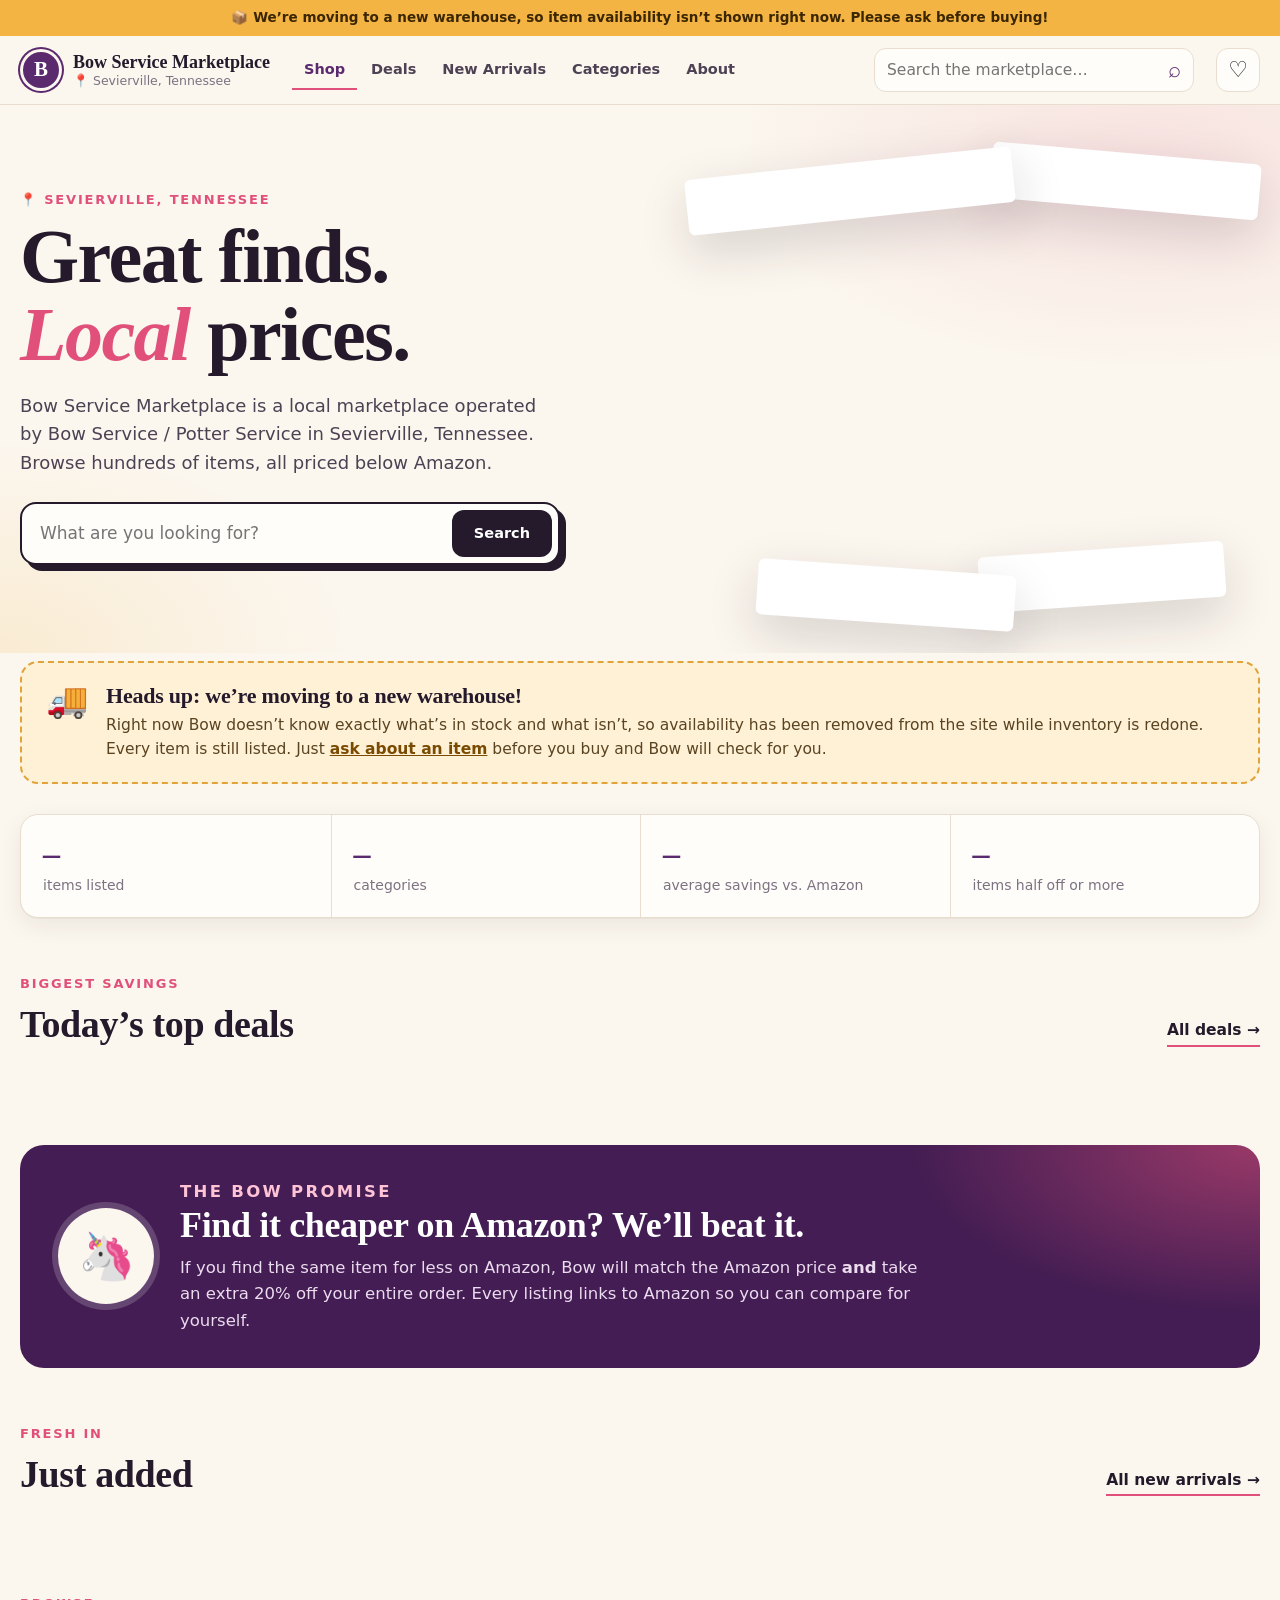
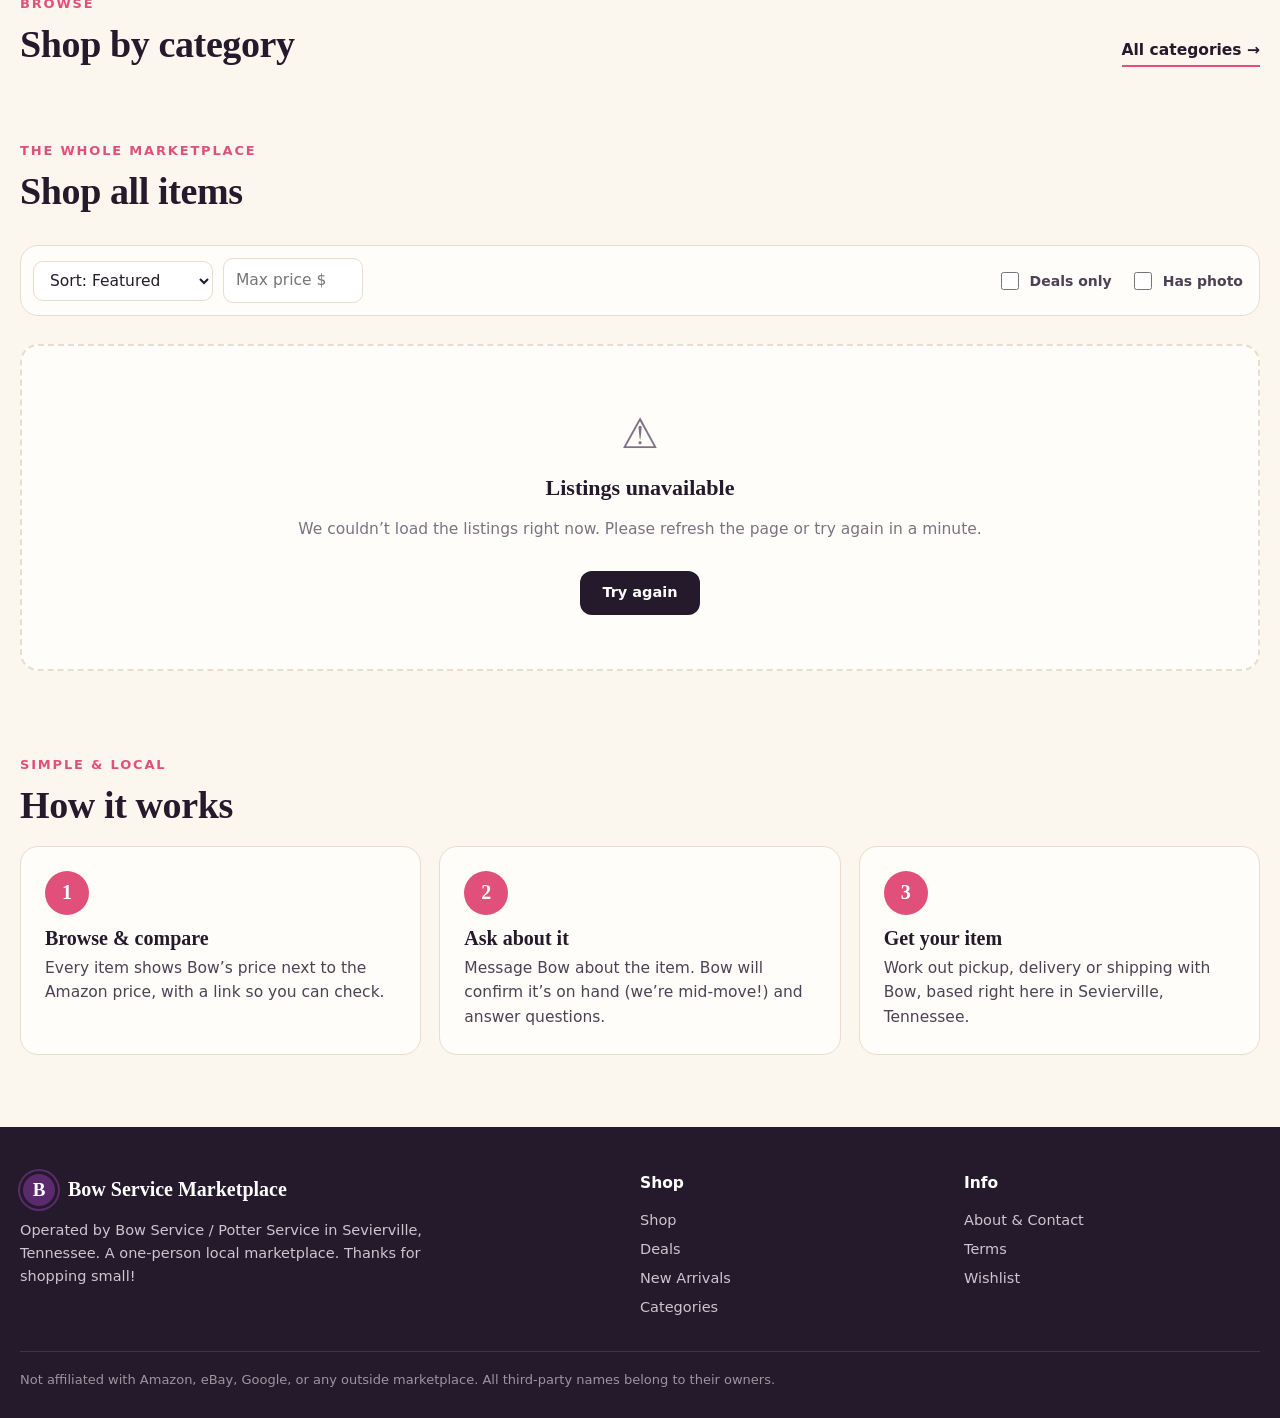
==== commit db31161a: "Add files via upload" ====
--- a/index.html
+++ b/index.html
@@ -1,117 +1,130 @@
 <!DOCTYPE html>
 <html lang="en">
 <head>
-  <meta charset="UTF-8" />
-  <meta name="viewport" content="width=device-width, initial-scale=1.0" />
-  <title>Bow Service Marketplace</title>
-  <link rel="stylesheet" href="css/styles.css" />
-  <link rel="stylesheet" href="css/responsive.css" />
+  <meta charset="UTF-8">
+  <meta name="viewport" content="width=device-width, initial-scale=1">
+  <title>Bow Service Marketplace · Sevierville, Tennessee</title>
+  <meta name="description" content="A local marketplace operated by Bow Service / Potter Service in Sevierville, Tennessee. Hundreds of items, priced below Amazon.">
+  <link rel="icon" href="data:image/svg+xml,<svg xmlns='http://www.w3.org/2000/svg' viewBox='0 0 100 100'><rect width='100' height='100' rx='24' fill='%235b2a6e'/><text x='50' y='70' font-size='62' text-anchor='middle' fill='white' font-family='Georgia,serif' font-weight='700'>B</text></svg>">
+  <link rel="stylesheet" href="assets/css/site.css">
+</head>
+<body data-page="home">
+  <main>
+    <!-- HERO -->
+    <section class="hero">
+      <div class="wrap hero-grid">
+        <div class="hero-copy">
+          <p class="kicker" id="heroPlace">📍 Sevierville, Tennessee</p>
+          <h1>Great finds.<br><em>Local</em> prices.</h1>
+          <p class="lead" id="heroLead">Bow Service Marketplace is a local marketplace operated by Bow Service / Potter Service in Sevierville, Tennessee. Browse hundreds of items, all priced below Amazon.</p>
+          <form class="hero-search" role="search" id="heroSearch">
+            <input type="search" name="q" placeholder="What are you looking for?" aria-label="Search the marketplace">
+            <button class="btn btn-dark" type="submit">Search</button>
+          </form>
+          <div class="hero-links" id="heroCats"></div>
+        </div>
+        <div class="collage" id="collage" aria-hidden="true">
+          <div class="polaroid p1"></div><div class="polaroid p2"></div><div class="polaroid p3"></div><div class="polaroid p4"></div>
+        </div>
+      </div>
+    </section>
 
-  <style>
-    .bow-promise{margin:18px auto 0;max-width:1240px;padding:18px 22px;border-radius:20px;background:linear-gradient(135deg,#35113e,#6f2b7c);color:#fff;box-shadow:0 12px 30px rgba(53,17,62,.18);}
-    .bow-promise strong{display:block;font-size:1.15rem;margin-bottom:5px;}
-    .bow-promise p{margin:0;line-height:1.55;color:#f7eafa;}
-  </style>
-</head>
-<body>
-  <div id="toast" class="toast" aria-live="polite"></div>
-  <header class="site-header">
-    <div class="header-top">
-      <button class="menu-btn" id="mobileMenuBtn" aria-label="Open menu">☰</button>
-      <a class="brand" href="index.html"><span class="brand-mark">B</span><span><strong id="storeName">Bow Service Marketplace</strong><small>Private Finds • Local Deals • Collectibles</small></span></a>
-      <div class="search-box">
-        <select id="categorySearchSelect"><option value="">All</option></select>
-        <input id="globalSearch" type="search" placeholder="Search Bow Service Marketplace..." />
-        <button id="searchBtn">Search</button>
+    <!-- MOVING NOTICE -->
+    <section class="wrap">
+      <div class="moving" role="note">
+        <div class="moving-icon" aria-hidden="true">🚚</div>
+        <div>
+          <h2>Heads up: we’re moving to a new warehouse!</h2>
+          <p>Right now Bow doesn’t know exactly what’s in stock and what isn’t, so availability has been removed from the site while inventory is redone. Every item is still listed. Just <a href="pages/contact.html">ask about an item</a> before you buy and Bow will check for you.</p>
+        </div>
       </div>
-      <div class="header-actions">
-        <a class="header-action link-action" href="pages/wishlist.html">♡ Wishlist</a>
+    </section>
+
+    <!-- NUMBERS -->
+    <section class="wrap numbers" aria-live="polite">
+      <div><b id="nItems">–</b><span>items listed</span></div>
+      <div><b id="nCats">–</b><span>categories</span></div>
+      <div><b id="nAvg">–</b><span>average savings vs. Amazon</span></div>
+      <div><b id="nBig">–</b><span>items half off or more</span></div>
+    </section>
+
+    <!-- DEALS -->
+    <section class="wrap block" id="dealsSection">
+      <div class="block-head">
+        <div><p class="kicker">Biggest savings</p><h2>Today’s top deals</h2></div>
+        <a class="more" href="pages/deals.html">All deals <span aria-hidden="true">→</span></a>
       </div>
-    </div>
-    <nav class="nav-bar" id="navBar">
-      <a href="index.html">Home</a>
-      <a href="pages/deals.html">Deals</a>
-      <a href="pages/new-arrivals.html">New Arrivals</a>
-      <a href="pages/categories.html">Categories</a>
-      <a href="#products">Shop Items</a>
-      <a href="pages/wishlist.html">Wishlist</a>
-      
-      <a href="pages/contact.html">Contact</a>
-      <a href="pages/terms.html">Terms</a>
-    </nav>
-  </header>
+      <div class="rail" id="dealRail"></div>
+    </section>
 
-  <section class="bow-promise" aria-label="Bow Promise">
-    <strong>Bow’s Promise 🦄</strong>
-    <p>If you find the same item Bow is selling for less on Amazon, Bow will match the Amazon price and take an additional 20% off your entire order. Every listing includes an Amazon link so you can compare prices and see how much you’re saving. That’s the Bow Promise.</p>
-  </section>
+    <!-- PROMISE -->
+    <section class="wrap">
+      <div class="promise-band">
+        <div class="promise-seal" aria-hidden="true">🦄</div>
+        <div>
+          <p class="kicker light">The Bow Promise</p>
+          <h2>Find it cheaper on Amazon? We’ll beat it.</h2>
+          <p>If you find the same item for less on Amazon, Bow will match the Amazon price <strong>and</strong> take an extra 20% off your entire order. Every listing links to Amazon so you can compare for yourself.</p>
+        </div>
+      </div>
+    </section>
 
-  <section class="hero">
-    <div>
-      <p class="eyebrow">Bow Service Marketplace</p>
-      <h1>Find it. Love it.<br>Make it yours.</h1>
-      <p id="storeSubtitle">Discover local finds, private sale listings, collectibles, and unique Bow Service marketplace items.</p>
-      <div class="hero-actions"><button class="primary-btn" id="browseMarketplaceBtn" type="button">Browse Marketplace</button><a class="secondary-btn" href="pages/deals.html">Deals</a><a class="secondary-btn" href="pages/new-arrivals.html">See New Arrivals</a></div>
-    </div>
-    <div class="hero-card">
-      <strong>Marketplace Status</strong><p id="sheetStatus">Loading current listings...</p>
-      <div class="mini-stats">
-        <span><b id="statTotal">0</b>Listings</span>
-        <span><b id="statAvailable">0</b>Available</span>
-        <span><b id="statDeals">0</b>Deals</span>
+    <!-- NEW -->
+    <section class="wrap block" id="newSection">
+      <div class="block-head">
+        <div><p class="kicker">Fresh in</p><h2>Just added</h2></div>
+        <a class="more" href="pages/new-arrivals.html">All new arrivals <span aria-hidden="true">→</span></a>
       </div>
-      <div class="buyout-stats">
-        <span><small>BUYOUT</small><b id="statBuyout">$0.00</b><em>Total listed price of unsold items</em></span>
-        <span><small>POSSIBLE SAVINGS</small><b id="statSavings">$0.00</b><em>Compared with item values</em></span>
+      <div class="rail" id="newRail"></div>
+    </section>
+
+    <!-- CATEGORIES -->
+    <section class="wrap block">
+      <div class="block-head">
+        <div><p class="kicker">Browse</p><h2>Shop by category</h2></div>
+        <a class="more" href="pages/categories.html">All categories <span aria-hidden="true">→</span></a>
       </div>
-      <p class="buyout-note" id="buyoutNote" hidden></p>
-    </div>
-  </section>
+      <div class="cat-row" id="catRow"></div>
+    </section>
 
-  <section class="trust-row">
-    <div><strong>Local Finds</strong><span>Discover unique items available through Bow Service.</span></div>
-    <div><strong>Unique Finds</strong><span>Collectibles, useful items, and unexpected treasures.</span></div>
-    <div><strong>Easy Shopping</strong><span>Save favorites and compare Bow prices with Amazon as you browse.</span></div>
-    <div><strong>Marketplace Updates</strong><span>Live inventory keeps current items front and center.</span></div>
-  </section>
+    <!-- SHOP -->
+    <section class="wrap block" id="shop">
+      <div class="block-head">
+        <div><p class="kicker">The whole marketplace</p><h2>Shop all items</h2></div>
+      </div>
+      <div class="chips" id="chips" aria-label="Categories"></div>
+      <div class="toolbar">
+        <select id="fSort" aria-label="Sort by">
+          <option value="featured">Sort: Featured</option>
+          <option value="newest">Newest first</option>
+          <option value="discount">Biggest discount</option>
+          <option value="priceLow">Price: low to high</option>
+          <option value="priceHigh">Price: high to low</option>
+          <option value="name">Name A–Z</option>
+        </select>
+        <input id="fMax" type="number" min="0" step="1" placeholder="Max price $" aria-label="Maximum price">
+        <span class="grow"></span>
+        <label class="check"><input type="checkbox" id="fDeals"> Deals only</label>
+        <label class="check"><input type="checkbox" id="fPhoto"> Has photo</label>
+      </div>
+      <div class="result-line"><span id="resultText">Loading items…</span><div class="active-filters" id="activeFilters"></div></div>
+      <div class="grid" id="grid"></div>
+      <div class="load-more"><button class="btn btn-outline" id="loadMore" hidden>Show more</button></div>
+    </section>
 
-  <main class="layout">
-    <aside class="filters">
-      <div class="filter-head"><h2>Shop Filters</h2><button id="clearFilters">Clear</button></div>
-      <label>Category</label><select id="categoryFilter"><option value="">All categories</option></select>
-      <label class="checkline sold-toggle"><input id="showSoldFilter" type="checkbox" /> See sold items</label>
-      <label>Special filters</label><select id="statusFilter"><option value="">All current listings</option><option value="ebay">Also listed online</option><option value="discount">Discounted</option></select>
-      <label>Sort</label><select id="sortSelect"><option value="nameAsc">Name A-Z</option><option value="priceLow">Price low to high</option><option value="priceHigh">Price high to low</option><option value="newest">Newest first</option><option value="updated">Recently updated</option></select>
-      <label>Max price</label><input id="maxPriceFilter" type="number" min="0" placeholder="No limit" />
-      <label class="checkline"><input id="onlyImagesFilter" type="checkbox" /> Has photo</label>
-      <div class="filter-box"><strong>Tip</strong><p>Sold items are hidden by default. Check “See sold items” if you want to view past listings.</p></div>
-    </aside>
-
-    <section class="content">
-      <div class="section-title" id="products"><div><p class="eyebrow">Marketplace</p><h2>Current Listings</h2></div><div class="view-actions"><button id="gridViewBtn" class="active">Grid</button><button id="listViewBtn">List</button></div></div>
-      <div id="loading" class="loading">Loading current listings...</div>
-      <div id="productGrid" class="product-grid"></div>
-      <div id="emptyState" class="empty-state" hidden><h3>No items found</h3><p>Try clearing filters or searching for something else.</p></div>
-      <section class="info-panels"><div><h3>How it works</h3><p>Browse listings, compare Bow prices with Amazon, then open the item page for details.</p></div><div><h3>Availability</h3><p>Only listings marked exactly “sold” are hidden by default. Reserved and other statuses still display.</p></div><div><h3>Sold items</h3><p>Sold item pages can show a Buy on Amazon button when a reference link is available.</p></div></section>
+    <!-- HOW IT WORKS -->
+    <section class="wrap block">
+      <div class="block-head"><div><p class="kicker">Simple &amp; local</p><h2>How it works</h2></div></div>
+      <ol class="steps">
+        <li><span class="step-n">1</span><h3>Browse &amp; compare</h3><p>Every item shows Bow’s price next to the Amazon price, with a link so you can check.</p></li>
+        <li><span class="step-n">2</span><h3>Ask about it</h3><p>Message Bow about the item. Bow will confirm it’s on hand (we’re mid-move!) and answer questions.</p></li>
+        <li><span class="step-n">3</span><h3>Get your item</h3><p>Work out pickup, delivery or shipping with Bow, based right here in Sevierville, Tennessee.</p></li>
+      </ol>
     </section>
   </main>
 
-  <div class="modal-backdrop" id="browseChoiceModal" hidden>
-    <div class="browse-choice-modal">
-      <button class="modal-close" id="browseChoiceClose" type="button">×</button>
-      <p class="eyebrow">Browse Marketplace</p>
-      <h2>How would you like to browse?</h2>
-      <p>Choose all current listings or pick a category first.</p>
-      <div class="browse-choice-actions">
-        <button class="primary-btn" id="browseAllItemsBtn" type="button">Browse all items</button>
-        <a class="secondary-btn" href="pages/categories.html">Select a category</a>
-      </div>
-    </div>
-  </div>
-
-  <div class="modal-backdrop" id="adultModal" hidden><div class="age-modal"><h2>Age confirmation required</h2><p>This category may contain adult items. Please confirm that you are 18 years of age or older to continue.</p><div class="age-actions"><button id="adultConfirmBtn" class="primary-btn">I am 18 or older</button><button id="adultCancelBtn" class="secondary-btn">Cancel</button></div></div></div>
-
-  <footer><strong>Bow Service Marketplace</strong><p>Private marketplace listings by Bow Service. Not affiliated with Amazon, eBay, Google, or any outside marketplace.</p></footer>
-  <script src="config.js"></script><script src="js/utils.js"></script><script src="js/store.js"></script><script src="js/home.js"></script>
+  <script src="config.js"></script>
+  <script src="assets/js/core.js"></script>
+  <script src="assets/js/home.js"></script>
 </body>
-</html>+</html>
--- a/assets/css/site.css
+++ b/assets/css/site.css
@@ -0,0 +1,396 @@
+/* Bow Service Marketplace: warm, local-shop design. One stylesheet for the whole site. */
+:root {
+  --cream: #fbf6ee;
+  --cream-2: #f4ece0;
+  --paper: #fffdf9;
+  --ink: #241a2b;
+  --ink-2: #4d4254;
+  --ink-3: #7d7282;
+  --line: #e8ddcf;
+  --plum: #5b2a6e;
+  --plum-d: #431d53;
+  --plum-l: #efe3f2;
+  --rose: #e0507a;
+  --rose-d: #c63d66;
+  --gold: #f3b443;
+  --gold-l: #fff1d6;
+  --green: #1d7a4c;
+  --green-l: #e3f4ea;
+  --ok: #1d7a4c; --ok-bg: #e3f4ea;
+  --info: #2357a8; --info-bg: #e6eefb;
+  --warn: #8f5600; --warn-bg: #fff0d4;
+  --muted: #6e6573; --muted-bg: #efe9ef;
+  --r: 18px;
+  --r-sm: 12px;
+  --shadow: 0 1px 0 rgba(36,26,43,.04), 0 8px 24px rgba(36,26,43,.07);
+  --shadow-lg: 0 18px 50px rgba(36,26,43,.16);
+  --serif: "Iowan Old Style", "Palatino Linotype", Palatino, "Book Antiqua", Georgia, serif;
+  --sans: "Segoe UI", system-ui, -apple-system, Roboto, "Helvetica Neue", Arial, sans-serif;
+}
+* { box-sizing: border-box; }
+html { scroll-behavior: smooth; scroll-padding-top: 90px; }
+body { margin: 0; font: 15.5px/1.6 var(--sans); color: var(--ink); background: var(--cream); -webkit-font-smoothing: antialiased; }
+img { max-width: 100%; display: block; }
+a { color: var(--plum); }
+h1, h2, h3 { margin: 0; line-height: 1.15; color: var(--ink); }
+h1, h2 { font-family: var(--serif); font-weight: 700; letter-spacing: -.01em; }
+.wrap { width: min(1240px, 100% - 36px); margin-inline: auto; }
+.sr { position: absolute; width: 1px; height: 1px; overflow: hidden; clip: rect(0 0 0 0); }
+[hidden] { display: none !important; }
+:focus-visible { outline: 3px solid var(--rose); outline-offset: 2px; border-radius: 6px; }
+.kicker { margin: 0 0 8px; font-size: 13px; font-weight: 700; letter-spacing: .14em; text-transform: uppercase; color: var(--rose); }
+.kicker.light { color: #ffc3d6; }
+
+/* ---------- buttons ---------- */
+.btn { display: inline-flex; align-items: center; justify-content: center; gap: 8px; padding: 12px 20px; border-radius: 12px; border: 2px solid transparent;
+  font: 700 14.5px/1.1 var(--sans); text-decoration: none; cursor: pointer; white-space: nowrap; transition: background .15s, border-color .15s, color .15s, transform .06s; }
+.btn:active { transform: translateY(1px); }
+.btn-dark, .btn-primary { background: var(--ink); color: #fff; }
+.btn-dark:hover, .btn-primary:hover { background: var(--plum-d); }
+.btn-pink { background: var(--rose); color: #fff; }
+.btn-pink:hover { background: var(--rose-d); }
+.btn-outline, .btn-ghost { background: transparent; color: var(--ink); border-color: var(--ink); }
+.btn-outline:hover, .btn-ghost:hover { background: var(--ink); color: #fff; }
+.btn-light { background: rgba(255,255,255,.12); color: #fff; border-color: rgba(255,255,255,.5); }
+.btn-light:hover { background: #fff; color: var(--plum-d); }
+.btn-sm { padding: 8px 12px; font-size: 13px; border-radius: 10px; }
+.btn-block { width: 100%; }
+.pill { display: inline-block; padding: 2px 9px; border-radius: 999px; font-size: 12px; font-weight: 700; white-space: nowrap; }
+.pill-ok { color: var(--ok); background: var(--ok-bg); } .pill-info { color: var(--info); background: var(--info-bg); }
+.pill-warn { color: var(--warn); background: var(--warn-bg); } .pill-muted { color: var(--muted); background: var(--muted-bg); }
+
+/* ---------- header ---------- */
+.notice-bar { background: var(--gold); color: #3b2600; font-size: 13.5px; font-weight: 600; text-align: center; padding: 7px 0; }
+.site-header { position: sticky; top: 0; z-index: 50; background: rgba(251,246,238,.92); backdrop-filter: blur(12px) saturate(1.3); border-bottom: 1px solid var(--line); }
+.header-row { display: flex; align-items: center; gap: 22px; padding: 12px 0; }
+.brand { display: flex; align-items: center; gap: 11px; text-decoration: none; color: var(--ink); flex-shrink: 0; }
+.brand-mark { width: 42px; height: 42px; border-radius: 50%; display: grid; place-items: center; background: var(--plum); color: #fff;
+  font: 700 21px/1 var(--serif); box-shadow: inset 0 0 0 3px var(--cream), 0 0 0 2px var(--plum); }
+.brand-text { display: flex; flex-direction: column; line-height: 1.2; }
+.brand-text strong { font: 700 18px/1.15 var(--serif); }
+.brand-text small { font-size: 12.5px; color: var(--ink-3); }
+.nav { display: flex; gap: 2px; }
+.nav a { color: var(--ink-2); text-decoration: none; font-weight: 600; font-size: 14.5px; padding: 8px 12px; border-radius: 10px; white-space: nowrap; }
+.nav a:hover { color: var(--plum); background: var(--plum-l); }
+.nav a[aria-current="page"] { color: var(--plum); box-shadow: inset 0 -2px 0 var(--rose); border-radius: 0; }
+.search { margin-left: auto; display: flex; align-items: center; background: var(--paper); border: 1.5px solid var(--line); border-radius: 12px; width: min(320px, 100%); }
+.search:focus-within { border-color: var(--plum); box-shadow: 0 0 0 4px var(--plum-l); }
+.search input { flex: 1; min-width: 0; border: 0; background: transparent; font: inherit; padding: 9px 12px; outline: none; }
+.search button { border: 0; background: transparent; font-size: 22px; line-height: 1; padding: 6px 12px; cursor: pointer; color: var(--plum); }
+.wish-link { position: relative; width: 44px; height: 44px; display: grid; place-items: center; border-radius: 12px; font-size: 22px; color: var(--ink); text-decoration: none; border: 1.5px solid var(--line); background: var(--paper); flex-shrink: 0; }
+.wish-link:hover, .wish-link[aria-current="page"] { border-color: var(--rose); color: var(--rose); }
+.wish-link .count { position: absolute; top: -6px; right: -6px; min-width: 20px; height: 20px; padding: 0 5px; border-radius: 999px; background: var(--rose); color: #fff; font-size: 11px; font-weight: 800; display: grid; place-items: center; }
+
+/* ---------- home hero ---------- */
+.hero { overflow: hidden; padding: 48px 0 30px; background:
+  radial-gradient(600px 300px at 90% 10%, rgba(224,80,122,.12), transparent 70%),
+  radial-gradient(500px 300px at 0% 100%, rgba(243,180,67,.16), transparent 70%); }
+.hero-grid { display: grid; grid-template-columns: 1.05fr 1fr; gap: 40px; align-items: center; }
+.hero h1 { font-size: clamp(42px, 6vw, 76px); line-height: 1.02; letter-spacing: -.02em; }
+.hero h1 em { font-style: italic; color: var(--rose); }
+.hero .lead { font-size: 18px; color: var(--ink-2); max-width: 540px; margin: 18px 0 24px; }
+.hero-search { display: flex; gap: 8px; background: var(--paper); border: 2px solid var(--ink); border-radius: 16px; padding: 6px; max-width: 540px; box-shadow: 6px 6px 0 var(--ink); }
+.hero-search input { flex: 1; min-width: 0; border: 0; background: transparent; font: inherit; font-size: 17px; padding: 10px 12px; outline: none; }
+.hero-links { display: flex; flex-wrap: wrap; gap: 8px; align-items: center; margin-top: 22px; font-size: 14px; }
+.hero-links span { color: var(--ink-3); font-weight: 600; }
+.hero-links a { text-decoration: none; color: var(--plum); background: var(--plum-l); padding: 5px 12px; border-radius: 999px; font-weight: 600; }
+.hero-links a:hover { background: var(--plum); color: #fff; }
+.collage { position: relative; height: 470px; }
+.polaroid { position: absolute; width: 56%; background: #fff; padding: 12px 12px 44px; border-radius: 6px; box-shadow: var(--shadow-lg); transition: transform .3s; }
+.polaroid img { width: 100%; aspect-ratio: 1; object-fit: contain; background: #fff; }
+.polaroid .cap { position: absolute; left: 0; right: 0; bottom: 10px; text-align: center; font: 700 20px var(--serif); color: var(--ink); }
+.polaroid .sticker { position: absolute; top: -12px; right: -12px; width: 62px; height: 62px; border-radius: 50%; background: var(--rose); color: #fff;
+  display: grid; place-items: center; font: 800 16px var(--sans); transform: rotate(12deg); box-shadow: 0 4px 12px rgba(224,80,122,.4); }
+.p1 { left: 2%; top: 2%; transform: rotate(-6deg); z-index: 2; }
+.p2 { right: 0; top: 0; transform: rotate(5deg); width: 46%; }
+.p3 { left: 14%; bottom: 0; transform: rotate(4deg); width: 44%; z-index: 3; }
+.p4 { right: 6%; bottom: 4%; transform: rotate(-4deg); width: 42%; z-index: 1; }
+.polaroid:hover { transform: rotate(0) scale(1.03); z-index: 5; }
+
+/* moving notice */
+.moving { display: flex; gap: 18px; align-items: flex-start; background: var(--gold-l); border: 2px dashed #e0a43a; border-radius: var(--r); padding: 20px 24px; margin-top: 8px; }
+.moving-icon { font-size: 34px; line-height: 1; }
+.moving h2 { font-size: 22px; margin-bottom: 4px; }
+.moving p { margin: 0; color: #5a4320; }
+.moving a { color: #7a4a00; font-weight: 700; }
+
+/* numbers */
+.numbers { display: grid; grid-template-columns: repeat(4, 1fr); gap: 0; margin-top: 30px; background: var(--paper); border: 1px solid var(--line); border-radius: var(--r); box-shadow: var(--shadow); }
+.numbers > div { padding: 20px 22px; border-left: 1px solid var(--line); }
+.numbers > div:first-child { border-left: 0; }
+.numbers b { display: block; font: 700 34px/1.1 var(--serif); color: var(--plum); font-variant-numeric: tabular-nums; }
+.numbers span { color: var(--ink-3); font-size: 14px; }
+
+/* blocks */
+.block { margin-top: 56px; }
+.block-head { display: flex; align-items: flex-end; justify-content: space-between; gap: 16px; margin-bottom: 18px; flex-wrap: wrap; }
+.block-head h2 { font-size: clamp(28px, 3.2vw, 38px); }
+.more { font-weight: 700; text-decoration: none; color: var(--ink); border-bottom: 2px solid var(--rose); padding-bottom: 2px; white-space: nowrap; }
+.more:hover { color: var(--rose); }
+.rail { display: grid; grid-auto-flow: column; grid-auto-columns: minmax(220px, 240px); gap: 18px; overflow-x: auto; padding: 6px 4px 18px; scroll-snap-type: x mandatory; }
+.rail > * { scroll-snap-align: start; }
+
+/* promise band */
+.promise-band { margin-top: 56px; display: flex; gap: 26px; align-items: center; padding: 34px 38px; border-radius: 24px; color: #fff;
+  background: radial-gradient(500px 240px at 100% 0%, rgba(224,80,122,.55), transparent 70%), var(--plum-d); }
+.promise-band h2 { color: #fff; font-size: clamp(26px, 3vw, 36px); margin-bottom: 8px; }
+.promise-band p { margin: 0; color: #ecdcef; max-width: 760px; font-size: 16.5px; }
+.promise-seal { flex-shrink: 0; width: 96px; height: 96px; border-radius: 50%; background: var(--cream); display: grid; place-items: center; font-size: 46px; box-shadow: 0 0 0 6px rgba(255,255,255,.18); }
+
+/* category tiles (home) */
+.cat-row { display: grid; grid-template-columns: repeat(8, 1fr); gap: 14px; }
+.cat-tile { display: flex; flex-direction: column; align-items: center; text-align: center; text-decoration: none; color: var(--ink); gap: 4px; }
+.cat-img { width: 100%; aspect-ratio: 1; border-radius: 50%; background: var(--paper); border: 1px solid var(--line); overflow: hidden; display: grid; place-items: center; box-shadow: var(--shadow); transition: transform .15s, border-color .15s; }
+.cat-img img { width: 72%; height: 72%; object-fit: contain; }
+.cat-tile:hover .cat-img { transform: translateY(-3px); border-color: var(--rose); }
+.cat-name { font-weight: 700; margin-top: 6px; }
+.cat-n { font-size: 13px; color: var(--ink-3); }
+
+/* chips */
+.chips { display: flex; gap: 8px; overflow-x: auto; padding: 2px 2px 12px; }
+.chip { flex-shrink: 0; padding: 8px 15px; border-radius: 999px; background: var(--paper); border: 1.5px solid var(--line); color: var(--ink-2); font: 600 13.5px var(--sans); cursor: pointer; text-decoration: none; white-space: nowrap; }
+.chip:hover { border-color: var(--ink); color: var(--ink); }
+.chip.on { background: var(--ink); border-color: var(--ink); color: #fff; }
+.chip.ghost { border-style: dashed; }
+.chip .n { opacity: .6; font-weight: 500; margin-left: 5px; }
+
+/* ---------- product card ---------- */
+.grid { display: grid; grid-template-columns: repeat(auto-fill, minmax(220px, 1fr)); gap: 22px 18px; }
+.card { position: relative; display: flex; flex-direction: column; background: var(--paper); border: 1px solid var(--line); border-radius: var(--r); overflow: hidden; transition: transform .15s, box-shadow .15s, border-color .15s; }
+.card:hover { transform: translateY(-3px); box-shadow: var(--shadow-lg); border-color: #d9cbb9; }
+.card-media { position: relative; aspect-ratio: 1; background: #fff; overflow: hidden; }
+.card-media > a { position: absolute; inset: 0; }
+.card-media img { width: 100%; height: 100%; object-fit: contain; padding: 16px; transition: transform .3s; }
+.card:hover .card-media img { transform: scale(1.04); }
+.tag-off { position: absolute; left: 12px; top: 12px; background: var(--rose); color: #fff; font-weight: 800; font-size: 13px; padding: 4px 9px; border-radius: 8px; }
+.tag-new { position: absolute; left: 12px; bottom: 12px; background: var(--gold); color: #3b2600; font-weight: 800; font-size: 11.5px; letter-spacing: .08em; text-transform: uppercase; padding: 3px 8px; border-radius: 6px; }
+.tag-sold { position: absolute; inset: auto 12px 12px auto; background: var(--ink); color: #fff; font-weight: 800; font-size: 12px; padding: 3px 9px; border-radius: 6px; }
+.wish { position: absolute; right: 10px; top: 10px; width: 38px; height: 38px; border-radius: 50%; border: 0; background: rgba(255,255,255,.95);
+  color: var(--ink-2); font-size: 19px; cursor: pointer; display: grid; place-items: center; box-shadow: 0 2px 10px rgba(0,0,0,.1); }
+.wish:hover, .wish.on { color: var(--rose); }
+.card-body { padding: 14px 16px 14px; display: flex; flex-direction: column; gap: 6px; flex: 1; border-top: 1px solid var(--line); }
+.card-meta { display: flex; justify-content: space-between; gap: 8px; align-items: center; }
+.card-cat { font-size: 12px; font-weight: 700; letter-spacing: .08em; text-transform: uppercase; color: var(--ink-3); text-decoration: none; white-space: nowrap; overflow: hidden; text-overflow: ellipsis; }
+.card-cat:hover { color: var(--rose); }
+.card-title { font: 600 15px/1.38 var(--sans); display: -webkit-box; -webkit-line-clamp: 2; -webkit-box-orient: vertical; overflow: hidden; min-height: calc(1.38em * 2); }
+.card-title a { color: var(--ink); text-decoration: none; }
+.card-title a::after { content: ""; position: absolute; inset: 0; z-index: 0; } /* whole card clickable */
+.card .wish, .card .card-cat, .card .card-amz { position: relative; z-index: 1; }
+.card .card-media .wish { position: absolute; z-index: 2; }
+.price { display: flex; flex-direction: column; gap: 0; margin-top: auto; }
+.price-now { font: 700 25px/1.15 var(--serif); color: var(--ink); font-variant-numeric: tabular-nums; }
+.price-now.ask { font-size: 18px; color: var(--plum); }
+.price-was { font-size: 13px; color: var(--ink-3); }
+.price-lg .price-now { font-size: 40px; }
+.price-lg .price-was { font-size: 15px; }
+.card-foot { display: flex; justify-content: space-between; align-items: center; gap: 8px; margin-top: 6px; padding-top: 10px; border-top: 1px dashed var(--line); }
+.save-line { font-size: 13px; font-weight: 800; color: var(--green); background: var(--green-l); padding: 2px 8px; border-radius: 6px; }
+.card-amz { font-size: 13px; font-weight: 700; color: var(--ink-2); text-decoration: none; }
+.card-amz:hover { color: var(--rose); }
+.card.is-sold .card-media img { filter: grayscale(.8); opacity: .6; }
+
+.skeleton .card-media { background: linear-gradient(90deg, #f3ece2 0%, #fbf7f1 50%, #f3ece2 100%); background-size: 200% 100%; animation: shimmer 1.2s infinite; }
+.skeleton .card-body span { display: block; height: 12px; border-radius: 6px; background: #f0e8dc; }
+.skeleton .card-body span.short { width: 45%; height: 22px; }
+@keyframes shimmer { to { background-position: -200% 0; } }
+
+/* ---------- toolbar / filters ---------- */
+.toolbar { display: flex; flex-wrap: wrap; align-items: center; gap: 10px; padding: 12px; background: var(--paper); border: 1px solid var(--line); border-radius: var(--r); margin-bottom: 12px; }
+.toolbar .grow { flex: 1; }
+select, input[type="number"], input[type="text"], input[type="search"].field {
+  font: inherit; color: var(--ink); background: #fff; border: 1.5px solid var(--line); border-radius: 10px; padding: 9px 12px; }
+input[type="number"] { width: 140px; }
+select:focus, input:focus { outline: none; border-color: var(--plum); box-shadow: 0 0 0 3px var(--plum-l); }
+.check { display: inline-flex; align-items: center; gap: 8px; font-weight: 600; font-size: 14px; color: var(--ink-2); cursor: pointer; user-select: none; padding: 6px 4px; }
+.check input { width: 18px; height: 18px; accent-color: var(--plum); }
+.result-line { display: flex; justify-content: space-between; align-items: center; gap: 10px; flex-wrap: wrap; margin: 6px 2px 16px; color: var(--ink-3); }
+.result-line b { color: var(--ink); }
+.active-filters { display: flex; gap: 6px; flex-wrap: wrap; }
+.active-filters button { border: 0; background: var(--plum-l); color: var(--plum); border-radius: 999px; padding: 5px 11px; font: 700 12.5px var(--sans); cursor: pointer; }
+.load-more { display: flex; justify-content: center; margin-top: 28px; }
+.empty { grid-column: 1 / -1; text-align: center; padding: 54px 20px; background: var(--paper); border: 2px dashed var(--line); border-radius: var(--r); color: var(--ink-3); }
+.empty-icon { font-size: 42px; }
+.empty h3 { font: 700 22px var(--serif); margin: 8px 0 6px; color: var(--ink); }
+.empty .btn { margin-top: 14px; }
+
+/* how it works */
+.steps { list-style: none; margin: 0; padding: 0; display: grid; grid-template-columns: repeat(3, 1fr); gap: 18px; }
+.steps li { background: var(--paper); border: 1px solid var(--line); border-radius: var(--r); padding: 24px; position: relative; }
+.step-n { display: grid; place-items: center; width: 44px; height: 44px; border-radius: 50%; background: var(--rose); color: #fff; font: 700 20px var(--serif); margin-bottom: 12px; }
+.steps h3 { font: 700 20px var(--serif); margin-bottom: 6px; }
+.steps p { margin: 0; color: var(--ink-2); }
+
+/* ---------- inner page header ---------- */
+.page-head { margin-top: 28px; padding: 38px 40px; border-radius: 24px; background: var(--paper); border: 1px solid var(--line); position: relative; overflow: hidden; }
+.page-head::after { content: ""; position: absolute; right: -60px; top: -60px; width: 260px; height: 260px; border-radius: 50%; background: radial-gradient(circle, rgba(224,80,122,.18), transparent 70%); }
+.page-head h1 { font-size: clamp(34px, 4.5vw, 54px); }
+.page-head p { color: var(--ink-2); margin: 10px 0 0; max-width: 680px; font-size: 17px; }
+.page-head .eyebrow { margin: 0 0 8px; font-size: 13px; font-weight: 700; letter-spacing: .14em; text-transform: uppercase; color: var(--rose); }
+.head-stats { display: flex; flex-wrap: wrap; gap: 28px; margin-top: 20px; }
+.head-stats .stat b { display: block; font: 700 32px/1.1 var(--serif); color: var(--plum); }
+.head-stats .stat span { color: var(--ink-3); font-size: 14px; }
+.eyebrow { margin: 0 0 8px; font-size: 13px; font-weight: 700; letter-spacing: .14em; text-transform: uppercase; color: var(--rose); }
+
+/* tabs */
+.tabs { display: flex; gap: 8px; flex-wrap: wrap; margin: 24px 0 14px; }
+.tab { border: 1.5px solid var(--line); background: var(--paper); color: var(--ink-2); border-radius: 999px; padding: 9px 16px; font: 700 14px var(--sans); cursor: pointer; }
+.tab .n { opacity: .6; margin-left: 4px; }
+.tab[aria-selected="true"] { background: var(--ink); color: #fff; border-color: var(--ink); }
+
+/* featured deal */
+.feature { display: grid; grid-template-columns: 360px 1fr; gap: 32px; align-items: center; background: var(--paper); border: 1px solid var(--line); border-radius: 24px; padding: 24px; box-shadow: var(--shadow); }
+.feature-media { position: relative; display: block; aspect-ratio: 1; background: #fff; border-radius: var(--r); overflow: hidden; border: 1px solid var(--line); }
+.feature-media img { position: absolute; inset: 0; width: 100%; height: 100%; object-fit: contain; padding: 20px; }
+.feature-media .card-badges { position: absolute; left: 12px; top: 12px; }
+.feature h2 { font-size: 28px; margin: 4px 0 14px; }
+.feature .actions { display: flex; gap: 10px; flex-wrap: wrap; margin-top: 18px; }
+.badge { display: inline-block; padding: 4px 10px; border-radius: 8px; font-size: 13px; font-weight: 800; }
+.badge-deal { background: var(--rose); color: #fff; }
+.badge-new { background: var(--gold); color: #3b2600; }
+.card-badges { display: flex; gap: 6px; }
+
+/* categories page */
+.cat-grid { display: grid; grid-template-columns: repeat(auto-fill, minmax(210px, 1fr)); gap: 18px; }
+.cat-card { display: flex; flex-direction: column; background: var(--paper); border: 1px solid var(--line); border-radius: var(--r); overflow: hidden; text-decoration: none; color: var(--ink); transition: transform .15s, box-shadow .15s; }
+.cat-card:hover { transform: translateY(-3px); box-shadow: var(--shadow-lg); }
+.cat-media { display: grid; grid-template-columns: 1fr 1fr; gap: 1px; background: var(--line); }
+.cat-media img { width: 100%; min-width: 0; object-fit: contain; background: #fff; padding: 8px; aspect-ratio: 1.3; }
+.cat-media.n2 img { aspect-ratio: .65; }
+.cat-media.n1 { grid-template-columns: 1fr; }
+.cat-body { margin-top: auto; padding: 12px 16px; display: flex; justify-content: space-between; align-items: baseline; gap: 8px; }
+.cat-body strong { font: 700 18px var(--serif); }
+.cat-body span { color: var(--ink-3); font-size: 13px; white-space: nowrap; }
+.cat-card.locked .cat-media { filter: blur(10px); }
+
+/* ---------- item page ---------- */
+.crumbs { margin: 26px 0 16px; font-size: 14px; color: var(--ink-3); display: flex; gap: 6px; flex-wrap: wrap; }
+.crumbs a { color: var(--plum); text-decoration: none; font-weight: 600; }
+.crumbs a:hover { text-decoration: underline; }
+.item-layout { display: grid; grid-template-columns: minmax(0, 1.1fr) minmax(0, 1fr); gap: 36px; align-items: start; }
+.gallery { position: sticky; top: 120px; }
+.gallery-main { position: relative; aspect-ratio: 1; background: #fff; border: 1px solid var(--line); border-radius: 24px; overflow: hidden; }
+.gallery-main img { position: absolute; inset: 0; width: 100%; height: 100%; object-fit: contain; padding: 28px; }
+.gallery-main .card-badges { position: absolute; left: 14px; top: 14px; }
+.gallery-nav { position: absolute; top: 50%; transform: translateY(-50%); width: 46px; height: 46px; border-radius: 50%; border: 1.5px solid var(--line); background: rgba(255,255,255,.96); font-size: 26px; line-height: 1; cursor: pointer; color: var(--ink); box-shadow: var(--shadow); }
+.gallery-nav:hover { border-color: var(--ink); }
+.gallery-nav.prev { left: 14px; } .gallery-nav.next { right: 14px; }
+.gallery-count { position: absolute; right: 14px; bottom: 14px; background: rgba(36,26,43,.75); color: #fff; font-size: 12px; font-weight: 700; padding: 3px 10px; border-radius: 999px; }
+.thumbs { display: flex; gap: 8px; margin-top: 12px; overflow-x: auto; padding-bottom: 4px; }
+.thumbs button { flex: 0 0 74px; height: 74px; border-radius: 12px; border: 2px solid var(--line); background: #fff; padding: 4px; cursor: pointer; }
+.thumbs button img { width: 100%; height: 100%; object-fit: contain; }
+.thumbs button.on { border-color: var(--rose); }
+.buybox { background: var(--paper); border: 1px solid var(--line); border-radius: 24px; padding: 28px; }
+.buybox .top { display: flex; gap: 8px; align-items: center; }
+.buybox h1 { font-size: 30px; line-height: 1.2; margin: 10px 0 18px; }
+.compare { display: grid; grid-template-columns: 1fr 1fr; gap: 10px; margin-bottom: 12px; }
+.compare > div { border-radius: var(--r-sm); padding: 14px 16px; }
+.compare small { display: block; font-size: 12px; font-weight: 700; letter-spacing: .08em; text-transform: uppercase; color: var(--ink-3); }
+.compare b { font: 700 30px/1.2 var(--serif); font-variant-numeric: tabular-nums; }
+.compare .amz { background: var(--cream-2); }
+.compare .amz b { color: var(--ink-3); text-decoration: line-through; text-decoration-thickness: 2px; }
+.compare .bow { background: var(--plum-l); }
+.compare .bow b { color: var(--plum-d); }
+.savings-banner { background: var(--green-l); color: var(--green); font-weight: 800; border-radius: var(--r-sm); padding: 11px 14px; margin-bottom: 4px; }
+.buy-actions { display: grid; gap: 10px; margin: 18px 0 22px; }
+.details { display: grid; grid-template-columns: max-content 1fr; gap: 9px 20px; margin: 0; font-size: 14.5px; padding-top: 18px; border-top: 1px dashed var(--line); }
+.details dt { color: var(--ink-3); font-weight: 600; }
+.details dd { margin: 0; overflow-wrap: anywhere; }
+.desc { color: var(--ink-2); white-space: pre-line; }
+.mini-promise { margin-top: 18px; background: var(--plum-d); color: #ecdcef; border-radius: var(--r-sm); padding: 14px 16px; font-size: 14px; }
+.mini-promise b { color: #fff; }
+.ask-note { margin-top: 14px; background: var(--gold-l); color: #5a4320; border-radius: var(--r-sm); padding: 12px 14px; font-size: 14px; }
+.notice { display: flex; gap: 14px; align-items: flex-start; border-radius: var(--r); padding: 18px 20px; margin-bottom: 18px; }
+.notice.sold { background: var(--paper); border: 1px solid var(--line); }
+.notice .ico { font-size: 28px; }
+.notice h2 { font-size: 20px; margin-bottom: 4px; }
+.notice p { margin: 0 0 10px; color: var(--ink-3); }
+
+/* content pages */
+.info-grid { display: grid; grid-template-columns: repeat(auto-fit, minmax(240px, 1fr)); gap: 16px; }
+.info { background: var(--paper); border: 1px solid var(--line); border-radius: var(--r); padding: 22px; }
+.info .ico { font-size: 28px; }
+.info h3 { font: 700 20px var(--serif); margin: 10px 0 6px; }
+.info p { margin: 0; color: var(--ink-2); font-size: 15px; }
+.section { margin-top: 40px; }
+.section-head { display: flex; align-items: flex-end; justify-content: space-between; gap: 16px; margin-bottom: 16px; flex-wrap: wrap; }
+.section-head h2 { font-size: 30px; }
+.link-more { font-weight: 700; text-decoration: none; color: var(--ink); border-bottom: 2px solid var(--rose); }
+.prose { background: var(--paper); border: 1px solid var(--line); border-radius: 24px; padding: 32px 36px; max-width: 860px; }
+.prose h2 { font-size: 22px; margin: 24px 0 6px; }
+.prose h2:first-child { margin-top: 0; }
+.prose p { color: var(--ink-2); margin: 0 0 10px; }
+.location-card { display: flex; gap: 18px; align-items: center; background: var(--plum-d); color: #ecdcef; border-radius: 24px; padding: 28px 32px; }
+.location-card h2 { color: #fff; font-size: 28px; }
+.location-card p { margin: 6px 0 0; }
+.location-card .pin { font-size: 44px; }
+
+/* ---------- modal & toast ---------- */
+.modal-backdrop { position: fixed; inset: 0; z-index: 100; background: rgba(36,26,43,.55); display: grid; place-items: center; padding: 20px; animation: fade .15s; }
+.modal { background: var(--paper); border-radius: 24px; padding: 30px; max-width: 420px; width: 100%; text-align: center; box-shadow: var(--shadow-lg); }
+.modal-icon { font-size: 42px; }
+.modal h2 { margin: 6px 0 8px; font-size: 26px; }
+.modal p { color: var(--ink-3); margin: 0 0 20px; }
+.modal-actions { display: flex; gap: 10px; justify-content: center; flex-wrap: wrap; }
+@keyframes fade { from { opacity: 0; } }
+.toast { position: fixed; left: 50%; bottom: 24px; transform: translate(-50%, 20px); background: var(--ink); color: #fff; padding: 12px 20px; border-radius: 12px;
+  font-weight: 700; font-size: 14px; opacity: 0; pointer-events: none; transition: opacity .2s, transform .2s; z-index: 120; box-shadow: var(--shadow-lg); }
+.toast.show { opacity: 1; transform: translate(-50%, 0); }
+
+/* ---------- footer ---------- */
+.site-footer { margin-top: 72px; background: var(--ink); color: #cfc4d2; padding: 44px 0 28px; }
+.footer-grid { display: grid; grid-template-columns: 2fr 1fr 1fr; gap: 28px; }
+.footer-grid strong { display: block; color: #fff; margin-bottom: 10px; }
+.foot-brand { display: flex; align-items: center; gap: 10px; color: #fff; font: 700 20px var(--serif); margin-bottom: 10px; }
+.foot-brand .brand-mark { box-shadow: inset 0 0 0 3px var(--ink), 0 0 0 2px var(--plum); width: 38px; height: 38px; font-size: 19px; }
+.footer-grid a { display: block; color: #cfc4d2; text-decoration: none; padding: 3px 0; font-size: 14.5px; }
+.footer-grid a:hover { color: #fff; }
+.footer-grid p { margin: 0; font-size: 14.5px; max-width: 420px; }
+.footer-grid .fine { grid-column: 1 / -1; border-top: 1px solid rgba(255,255,255,.12); padding-top: 18px; font-size: 13px; color: #9e93a2; max-width: none; }
+
+/* ---------- responsive ---------- */
+@media (max-width: 1080px) {
+  .header-row { flex-wrap: wrap; row-gap: 6px; }
+  .nav { order: 4; width: 100%; overflow-x: auto; scrollbar-width: none; margin: 0 -4px; }
+  .nav::-webkit-scrollbar { display: none; }
+  .cat-row { grid-template-columns: repeat(4, 1fr); }
+}
+@media (max-width: 960px) {
+  .hero-grid { grid-template-columns: 1fr; }
+  .collage { height: 340px; max-width: 520px; width: 100%; margin: 0 auto; }
+  .item-layout { grid-template-columns: 1fr; }
+  .gallery { position: static; }
+  .feature { grid-template-columns: 1fr; }
+  .feature-media { max-width: 380px; }
+  .numbers { grid-template-columns: repeat(2, 1fr); }
+  .numbers > div:nth-child(3) { border-left: 0; }
+  .numbers > div:nth-child(n+3) { border-top: 1px solid var(--line); }
+  .steps { grid-template-columns: 1fr; }
+}
+@media (max-width: 720px) {
+  .wrap { width: calc(100% - 24px); }
+  .header-row { flex-wrap: wrap; gap: 10px; }
+  .brand-text strong { font-size: 16px; }
+  .search { order: 3; width: 100%; }
+  .wish-link { margin-left: auto; }
+  .hero { padding-top: 30px; }
+  .hero-search { box-shadow: 4px 4px 0 var(--ink); }
+  .collage { height: 280px; }
+  .moving { flex-direction: column; gap: 8px; padding: 18px; }
+  .promise-band { flex-direction: column; align-items: flex-start; padding: 26px; }
+  .promise-seal { width: 70px; height: 70px; font-size: 34px; }
+  .cat-row { grid-template-columns: repeat(4, 1fr); gap: 10px; }
+  .cat-name { font-size: 13px; }
+  .cat-n { display: none; }
+  .grid { grid-template-columns: repeat(2, minmax(0, 1fr)); gap: 12px; }
+  .card-body { padding: 12px; }
+  .card-title { font-size: 14px; }
+  .price-now { font-size: 21px; }
+  .card-amz { display: none; }
+  .page-head { padding: 26px; border-radius: 18px; }
+  .footer-grid { grid-template-columns: 1fr 1fr; }
+  .footer-grid > div:first-child { grid-column: 1 / -1; }
+  .prose { padding: 24px; }
+  .buybox { padding: 22px; }
+  .buybox h1 { font-size: 24px; }
+  .location-card { flex-direction: column; align-items: flex-start; }
+}
